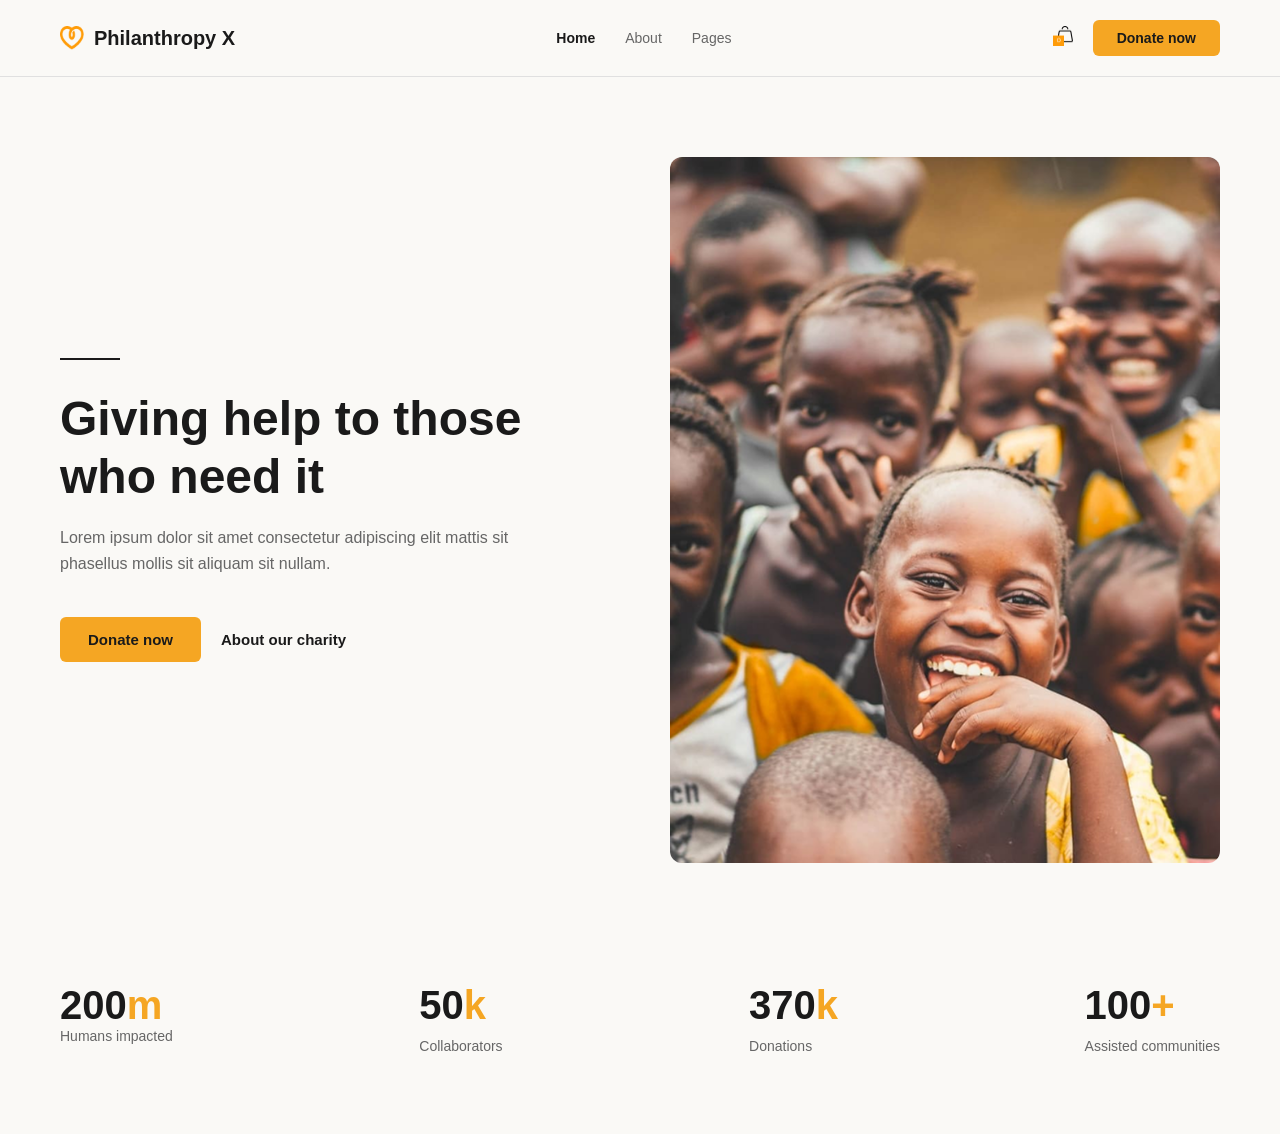
==== index .html @ dd644835 "rasmhoi header va section1-ro export kardam va ba papkai asosi guzoshtam" ====
<!DOCTYPE html>
<html lang="en">
<head>
    <meta charset="UTF-8">
    <meta name="viewport" content="width=device-width, initial-scale=1.0">
    <title>Document</title>
    <link rel="stylesheet" href="style.css">
</head>
<body>
   <header class="sarlavha">
  <div class="konteyner">
    <div class="logo_qism">
      <img src="./images/Vector.png" alt="Logo" class="logo_icon">
      <span class="logo_matn">Philanthropy X</span>
    </div>
    
    <nav class="menui_asosi">
      <a href="#" class="holati_faol">Home</a>
      <a href="#">About</a>
      <a href="#">Pages</a>
    </nav>

    <div class="tugmahoi_menyu">
      <a href="#" class="sabad_icon_link">
        <img src="./images/Frame (2).png" alt="Cart" class="sabad_icon">
      </a>
      <a href="#" class="tugmai_zarin">Donate now</a>
    </div>
  </div>
</header>

<section class="qismi_asosi">
  <div class="konteyner qismi_asosi_flex">
    <div class="matni_chap">
      <div class="khati_judokunanda"></div>
      <h1 class="unvoni_asosi">Giving help to those who need it</h1>
      <p class="matni_tavsifi">Lorem ipsum dolor sit amet consectetur adipiscing elit mattis sit phasellus mollis sit aliquam sit nullam.</p>
      
      <div class="tugmahoi_asosi">
        <a href="#" class="tugmai_zarinni">Donate now</a>
        <a href="#" class="tugmai_shaffof">About our charity</a>
      </div>
    </div>

    <div class="tasviri_rost">
      <img src="./images/IMAGE (33).png" alt="Children smiling" class="rasmi_asosi">
    </div>
  </div>
</section>

<section class="omori_umumi">
  <div class="konteyner omor_flex">
    <div class="niшondihanda">
      <h2 class="raqam">200<span class="harfi_zard">m</span></h2>
      <p class="nom">Humans impacted</p>
    </div>
    
    <div class="nishondihanda">
      <h2 class="raqam">50<span class="harfi_zard">k</span></h2>
      <p class="nom">Collaborators</p>
    </div>

    <div class="nishondihanda">
      <h2 class="raqam">370<span class="harfi_zard">k</span></h2>
      <p class="nom">Donations</p>
    </div>

    <div class="nishondihanda">
      <h2 class="raqam">100<span class="harfi_zard">+</span></h2>
      <p class="nom">Assisted communities</p>
    </div>
  </div>
</section>
  </div>
</footer>
</body>
</html>
---- style.css ----
* {
  margin: 0;
  padding: 0;
  box-sizing: border-box;
  font-family: 'Inter', sans-serif;
}

.konteyner {
  max-width: 1200px;
  margin: 0 auto;
  padding: 0 20px;
}

.sarlavha {
  padding: 20px 0;
  background-color: #faf9f6;
  border-bottom: 1px solid #e0e0e0;
}

.sarlavha .konteyner {
  display: flex;
  justify-content: space-between;
  align-items: center;
}

.logo_qism {
  display: flex;
  align-items: center;
  gap: 10px;
}

.logo_icon {
  width: 24px;
  height: 24px;
}

.logo_matn {
  font-weight: 700;
  font-size: 20px;
  color: #1a1a1a;
}

.menui_asosi {
  display: flex;
  gap: 30px;
}

.menui_asosi a {
  text-decoration: none;
  color: #666;
  font-size: 14px;
  font-weight: 500;
}

.menui_asosi a.holati_faol {
  color: #1a1a1a;
  font-weight: 600;
}

.tugmahoi_menyu {
  display: flex;
  align-items: center;
  gap: 20px;
}

.sabad_icon {
  width: 20px;
  height: 20px;
}

.tugmai_zarin {
  background-color: #f5a623;
  color: #1a1a1a;
  padding: 10px 24px;
  text-decoration: none;
  border-radius: 6px;
  font-size: 14px;
  font-weight: 600;
}

.qismi_asosi {
  background-color: #faf9f6;
  padding: 80px 0;
}

.qismi_asosi_flex {
  display: flex;
  justify-content: space-between;
  align-items: center;
  gap: 50px;
}

.matni_chap {
  flex: 1;
  max-width: 500px;
}

.khati_judokunanda {
  width: 60px;
  height: 2px;
  background-color: #1a1a1a;
  margin-bottom: 30px;
}

.unvoni_asosi {
  font-size: 48px;
  font-weight: 700;
  color: #1a1a1a;
  line-height: 1.2;
  margin-bottom: 20px;
}

.matni_tavsifi {
  font-size: 16px;
  color: #666;
  line-height: 1.6;
  margin-bottom: 40px;
}

.tugmahoi_asosi {
  display: flex;
  align-items: center;
  gap: 20px;
}

.tugmai_zarinni {
  background-color: #f5a623;
  color: #1a1a1a;
  padding: 14px 28px;
  text-decoration: none;
  border-radius: 6px;
  font-size: 15px;
  font-weight: 600;
}

.tugmai_shaffof {
  color: #1a1a1a;
  text-decoration: none;
  font-size: 15px;
  font-weight: 600;
}

.tasviri_rost {
  flex: 1;
  display: flex;
  justify-content: flex-end;
}

.rasmi_asosi {
  width: 100%;
  max-width: 550px;
  height: auto;
  border-radius: 12px;
  object-fit: cover;
}

.omori_umumi {
  background-color: #faf9f6;
  padding: 40px 0 80px 0;
}

.omor_flex {
  display: flex;
  justify-content: space-between;
  flex-wrap: wrap;
  gap: 20px;
}

.nishondihanda {
  display: flex;
  flex-direction: column;
  gap: 10px;
}

.raqam {
  font-size: 40px;
  font-weight: 800;
  color: #1a1a1a;
}

.harfi_zard {
  color: #f5a623;
}

.nom {
  font-size: 14px;
  color: #666;
}
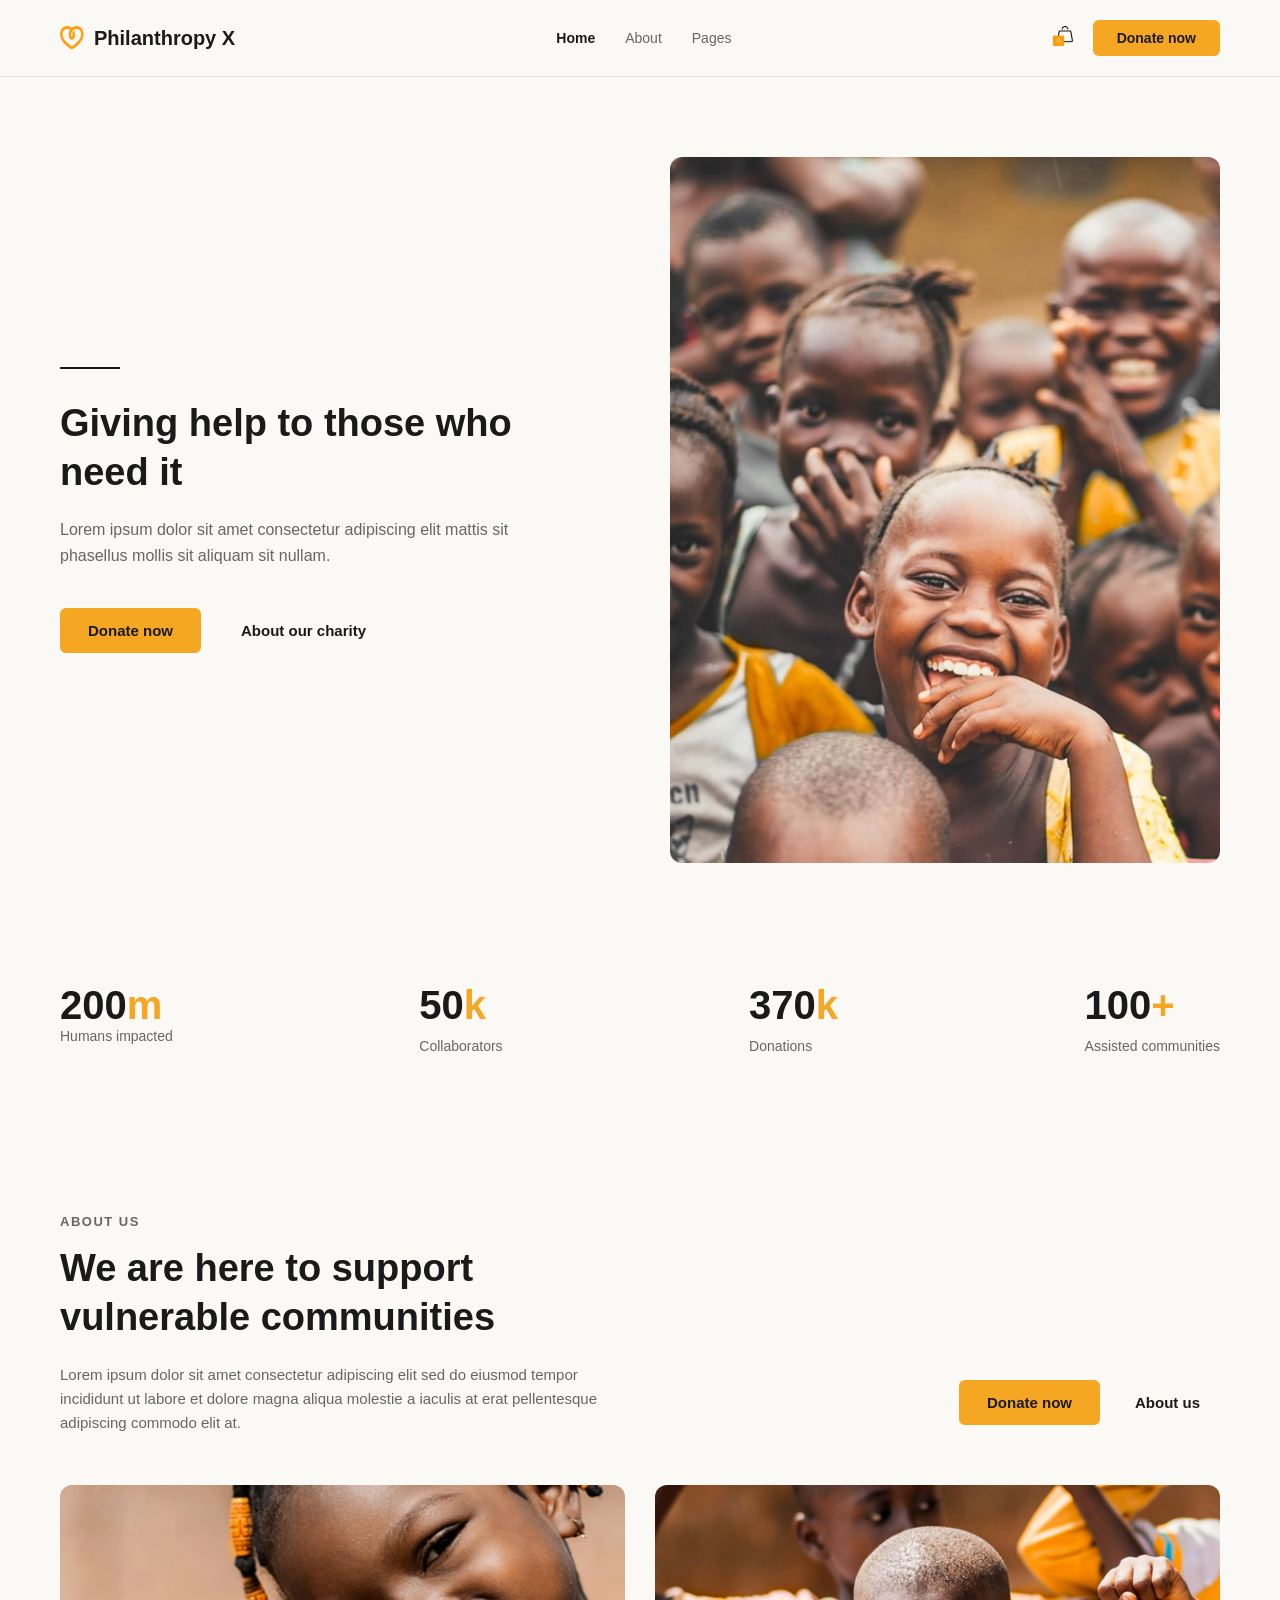
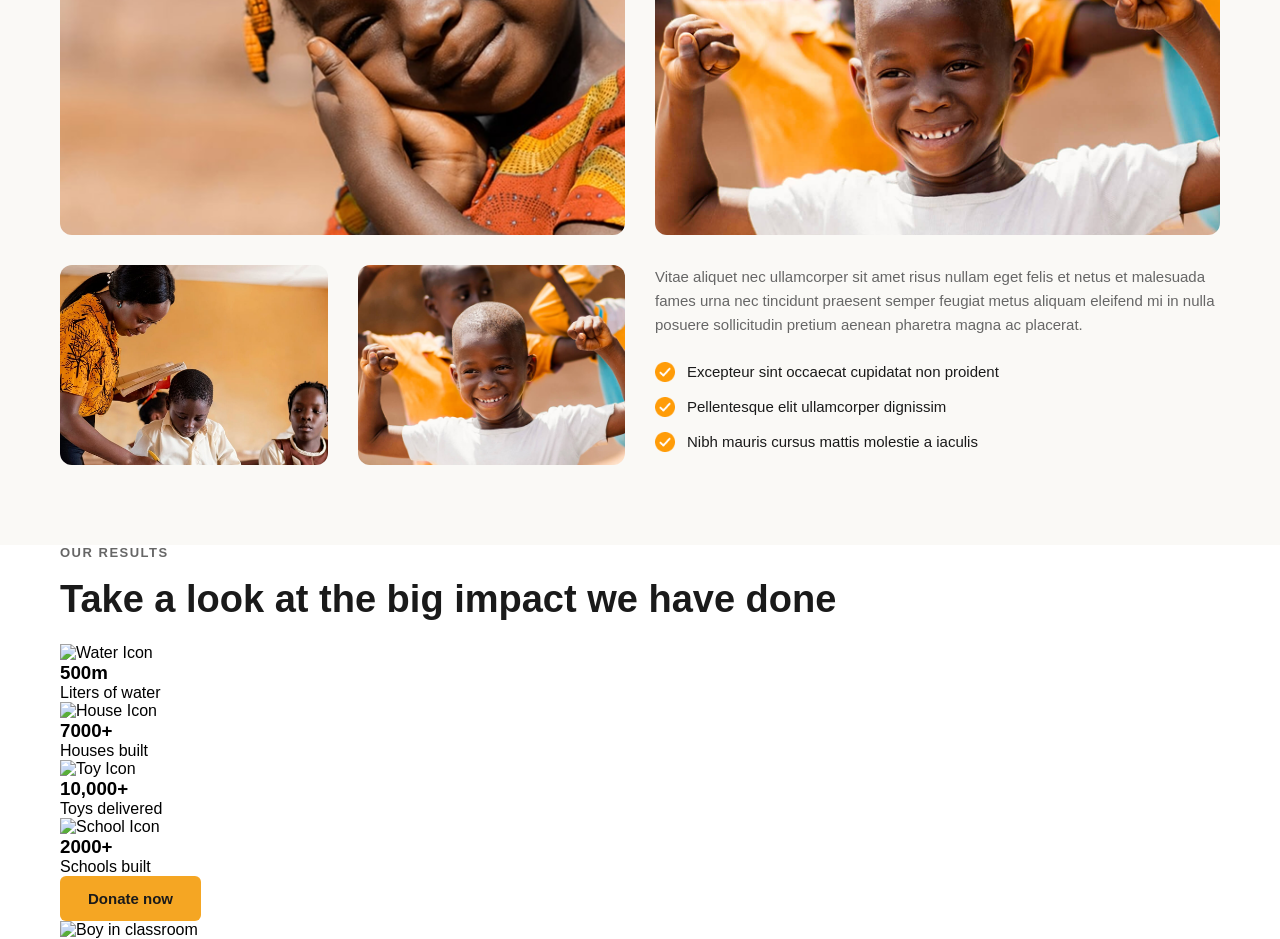
==== commit 44d5623c: "section 2-ro ilova namudam" ====
--- a/index .html
+++ b/index .html
@@ -71,7 +71,107 @@
     </div>
   </div>
 </section>
+  <section class="qismi_darborai_mo">
+  <div class="konteyner">
+    
+    <div class="sarlavhai_darborai_mo">
+      <div class="matni_darborai_mo">
+        <span class="sarlavhai_khurd">ABOUT US</span>
+        <h2 class="unvoni_asosi">We are here to support vulnerable communities</h2>
+        <p class="tavsifi_asosi">Lorem ipsum dolor sit amet consectetur adipiscing elit sed do eiusmod tempor incididunt ut labore et dolore magna aliqua molestie a iaculis at erat pellentesque adipiscing commodo elit at.</p>
+      </div>
+      <div class="tugmahoi_darborai_mo">
+        <a href="#" class="tugmai_zarinni">Donate now</a>
+        <a href="#" class="tugmai_shaffof">About us</a>
+      </div>
+    </div>
+
+    <div class="shabakai_tasvirho">
+      
+      <div class="sutuni_chap">
+        <img src="./images/IMAGE (34).png" alt="Smiling girl" class="rasmi_kalon_chap">
+        <div class="rasmhoi_khurd">
+          <img src="./images/IMAGE (36).png" alt="Woman helping" class="rasmi_khurd">
+          <img src="./images/IMAGE (37).png" alt="Kids studying" class="rasmi_khurd">
+        </div>
+      </div>
+
+      <div class="sutuni_rost">
+        <img src="./images/IMAGE (37).png" alt="Happy boy" class="rasmi_kalon_rost">
+        <div class="matni_tah_rasm">
+          <p class="tavsifi_hurdi">Vitae aliquet nec ullamcorper sit amet risus nullam eget felis et netus et malesuada fames urna nec tincidunt praesent semper feugiat metus aliquam eleifend mi in nulla posuere sollicitudin pretium aenean pharetra magna ac placerat.</p>
+          
+          <ul class="fehrasti_alomat">
+            <li>
+              <img src="./images/IMAGE (45).png" alt="Check" class="icon_check">
+              <span>Excepteur sint occaecat cupidatat non proident</span>
+            </li>
+            <li>
+              <img src="./images/IMAGE (45).png" alt="Check" class="icon_check">
+              <span>Pellentesque elit ullamcorper dignissim</span>
+            </li>
+            <li>
+              <img src="./images/IMAGE (45).png" alt="Check" class="icon_check">
+              <span>Nibh mauris cursus mattis molestie a iaculis</span>
+            </li>
+          </ul>
+        </div>
+      </div>
+
+    </div>
+
   </div>
-</footer>
+</section>
+    <section class="natijahoi_komkori">
+  <div class="konteyner natijaho_flex">
+    
+    <div class="qismi_matin">
+      <span class="sarlavhai_khurd">OUR RESULTS</span>
+      <h2 class="unvoni_asosi">Take a look at the big impact we have done</h2>
+      
+      <div class="shabakai_raqamho">
+        <div class="karti_raqam">
+          <img src="YOUR-ICON-WATER.png" alt="Water Icon" class="icon_raqam">
+          <div class="matni_raqam">
+            <h3 class="raqami_asosi">500m</h3>
+            <p class="tavsifi_raqam">Liters of water</p>
+          </div>
+        </div>
+
+        <div class="karti_raqam">
+          <img src="YOUR-ICON-HOUSE.png" alt="House Icon" class="icon_raqam">
+          <div class="matni_raqam">
+            <h3 class="raqami_asosi">7000+</h3>
+            <p class="tavsifi_raqam">Houses built</p>
+          </div>
+        </div>
+
+        <div class="karti_raqam">
+          <img src="YOUR-ICON-TOY.png" alt="Toy Icon" class="icon_raqam">
+          <div class="matni_raqam">
+            <h3 class="raqami_asosi">10,000+</h3>
+            <p class="tavsifi_raqam">Toys delivered</p>
+          </div>
+        </div>
+
+        <div class="karti_raqam">
+          <img src="YOUR-ICON-SCHOOL.png" alt="School Icon" class="icon_raqam">
+          <div class="matni_raqam">
+            <h3 class="raqami_asosi">2000+</h3>
+            <p class="tavsifi_raqam">Schools built</p>
+          </div>
+        </div>
+      </div>
+
+      <a href="#" class="tugmai_zarinni">Donate now</a>
+    </div>
+
+    <div class="qismi_rasm">
+      <img src="YOUR-IMAGE-BOY.jpg" alt="Boy in classroom" class="rasmi_natija">
+    </div>
+
+  </div>
+</section>
+
 </body>
 </html>
--- a/style.css
+++ b/style.css
@@ -185,4 +185,153 @@
 .nom {
   font-size: 14px;
   color: #666;
+}
+.qismi_darborai_mo {
+  background-color: #faf9f6;
+  padding: 80px 0;
+}
+
+.sarlavhai_darborai_mo {
+  display: flex;
+  justify-content: space-between;
+  align-items: flex-end;
+  margin-bottom: 50px;
+  gap: 40px;
+}
+
+.matni_darborai_mo {
+  max-width: 550px;
+}
+
+.sarlavhai_khurd {
+  display: block;
+  font-size: 13px;
+  font-weight: 600;
+  color: #666;
+  letter-spacing: 1.5px;
+  text-transform: uppercase;
+  margin-bottom: 15px;
+}
+
+.unvoni_asosi {
+  font-size: 38px;
+  font-weight: 700;
+  color: #1a1a1a;
+  line-height: 1.3;
+  margin-bottom: 20px;
+}
+
+.tavsifi_asosi {
+  font-size: 15px;
+  color: #666;
+  line-height: 1.6;
+}
+
+.tugmahoi_darborai_mo {
+  display: flex;
+  align-items: center;
+  gap: 15px;
+  margin-bottom: 10px;
+}
+
+.tugmai_zarinni {
+  display: inline-block;
+  background-color: #f5a623;
+  color: #1a1a1a;
+  padding: 14px 28px;
+  text-decoration: none;
+  border-radius: 6px;
+  font-size: 15px;
+  font-weight: 600;
+  white-space: nowrap;
+}
+
+.tugmai_shaffof {
+  color: #1a1a1a;
+  text-decoration: none;
+  font-size: 15px;
+  font-weight: 600;
+  padding: 14px 20px;
+  white-space: nowrap;
+}
+
+.shabakai_tasvirho {
+  display: grid;
+  grid-template-columns: 1fr 1fr;
+  gap: 30px;
+}
+
+.sutuni_chap {
+  display: flex;
+  flex-direction: column;
+  gap: 30px;
+}
+
+.rasmi_kalon_chap {
+  width: 100%;
+  height: 350px;
+  object-fit: cover;
+  border-radius: 12px;
+}
+
+.rasmhoi_khurd {
+  display: grid;
+  grid-template-columns: 1fr 1fr;
+  gap: 30px;
+}
+
+.rasmi_khurd {
+  width: 100%;
+  height: 200px;
+  object-fit: cover;
+  border-radius: 12px;
+}
+
+.sutuni_rost {
+  display: flex;
+  flex-direction: column;
+  gap: 30px;
+}
+
+.rasmi_kalon_rost {
+  width: 100%;
+  height: 350px;
+  object-fit: cover;
+  border-radius: 12px;
+}
+
+.matni_tah_rasm {
+  display: flex;
+  flex-direction: column;
+  gap: 25px;
+}
+
+.tavsifi_hurdi {
+  font-size: 15px;
+  color: #666;
+  line-height: 1.6;
+}
+
+.fehrasti_alomat {
+  list-style: none;
+  padding: 0;
+  margin: 0;
+  display: flex;
+  flex-direction: column;
+  gap: 15px;
+}
+
+.fehrasti_alomat li {
+  display: flex;
+  align-items: center;
+  gap: 12px;
+  font-size: 15px;
+  color: #1a1a1a;
+  font-weight: 500;
+}
+
+.icon_check {
+  width: 20px;
+  height: 20px;
+  object-fit: contain;
 }
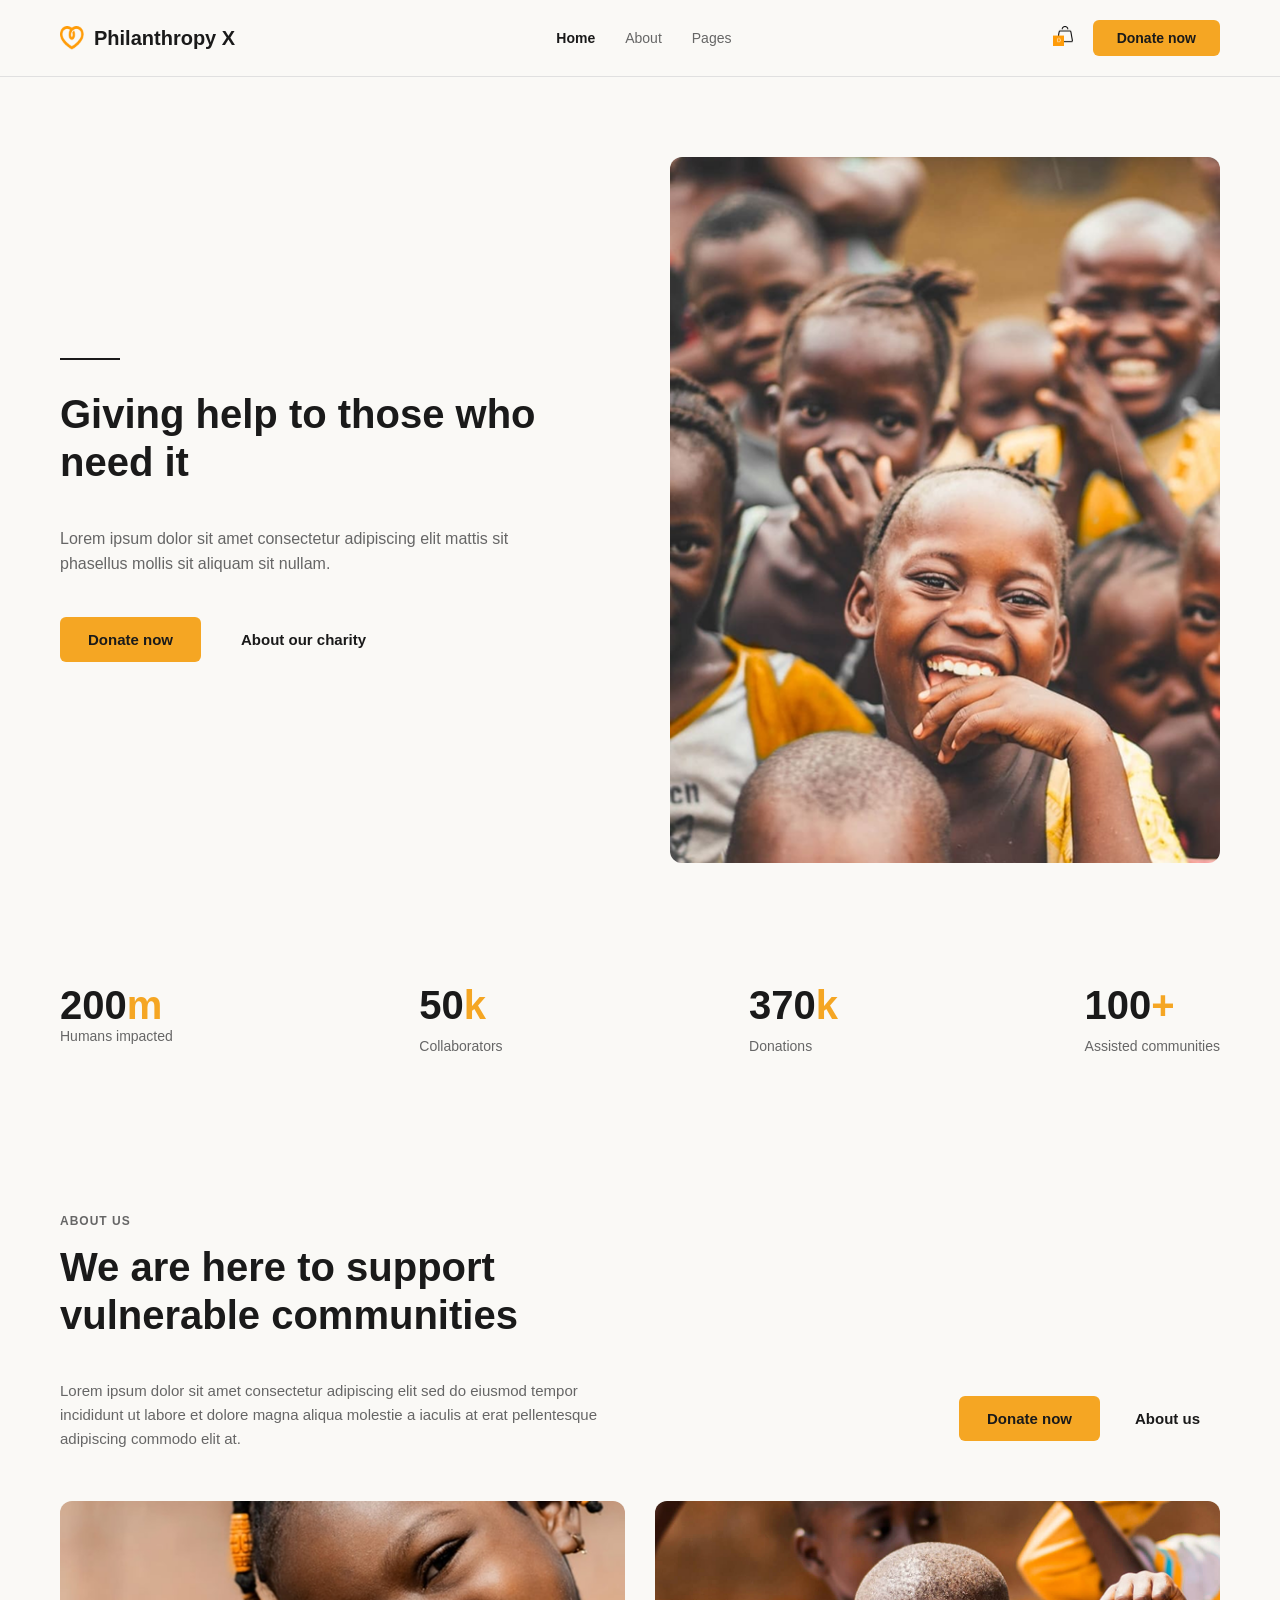
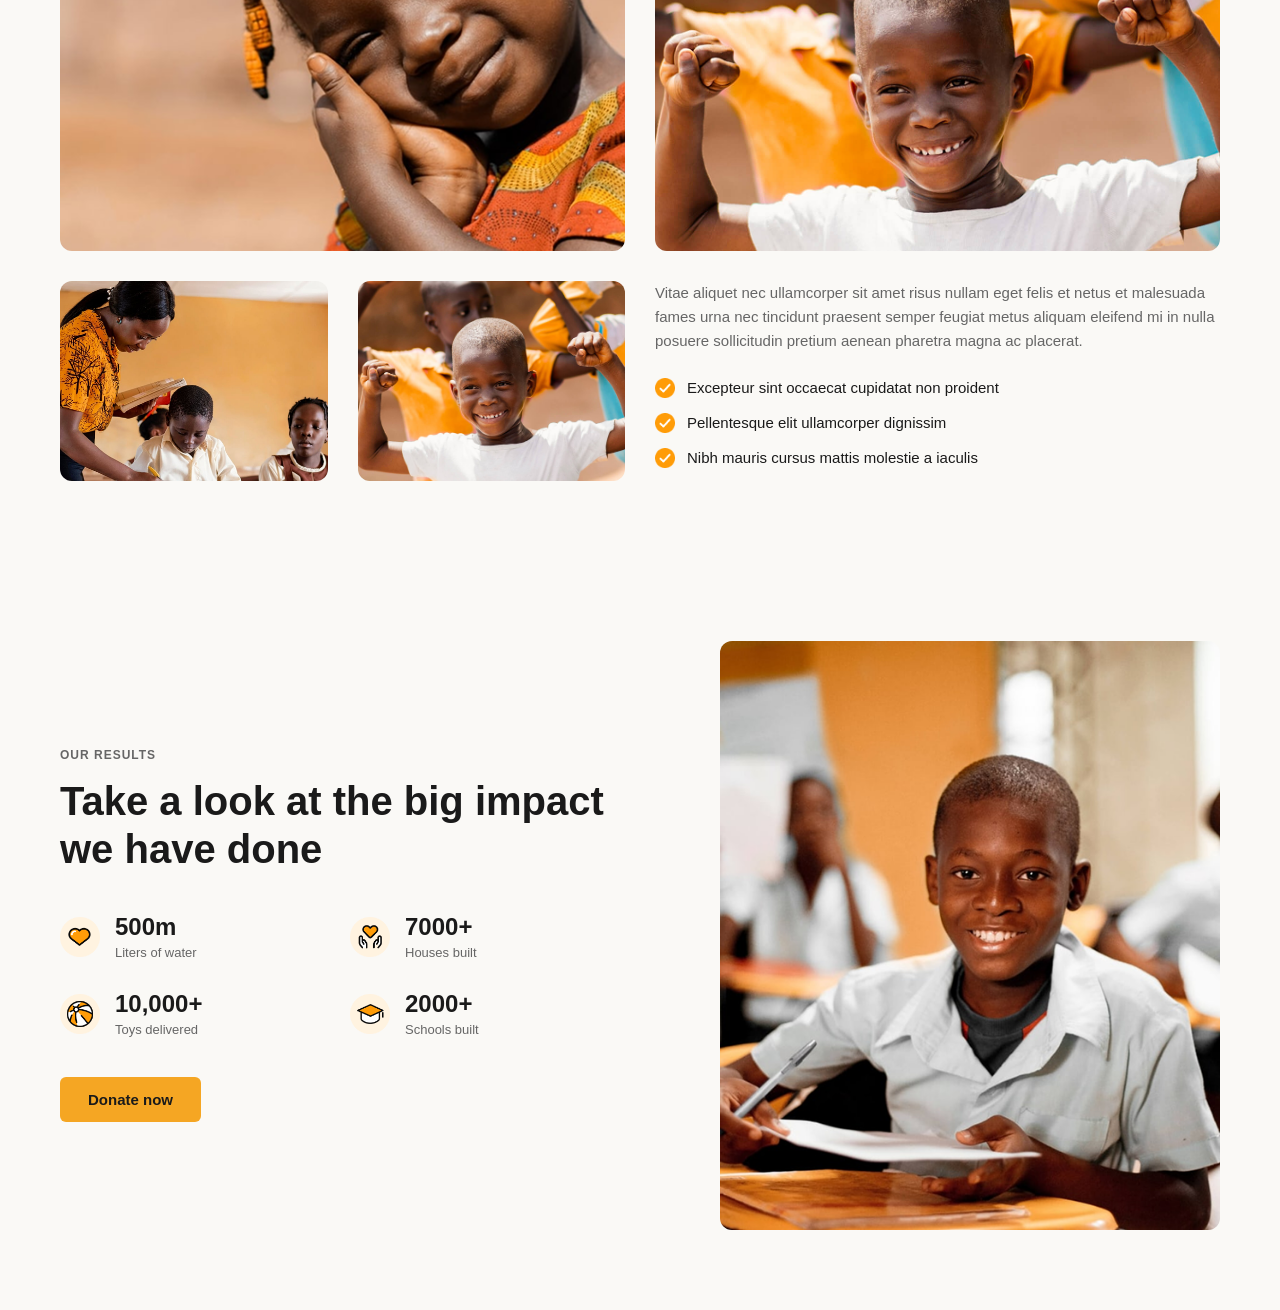
==== commit 5c502fcd: "section 3-ro ilova namudam" ====
--- a/index .html
+++ b/index .html
@@ -131,7 +131,7 @@
       
       <div class="shabakai_raqamho">
         <div class="karti_raqam">
-          <img src="YOUR-ICON-WATER.png" alt="Water Icon" class="icon_raqam">
+          <img src="./images/IMAGE (41).png" alt="Water Icon" class="icon_raqam">
           <div class="matni_raqam">
             <h3 class="raqami_asosi">500m</h3>
             <p class="tavsifi_raqam">Liters of water</p>
@@ -139,7 +139,7 @@
         </div>
 
         <div class="karti_raqam">
-          <img src="YOUR-ICON-HOUSE.png" alt="House Icon" class="icon_raqam">
+          <img src="./images/IMAGE (43).png" alt="House Icon" class="icon_raqam">
           <div class="matni_raqam">
             <h3 class="raqami_asosi">7000+</h3>
             <p class="tavsifi_raqam">Houses built</p>
@@ -147,7 +147,7 @@
         </div>
 
         <div class="karti_raqam">
-          <img src="YOUR-ICON-TOY.png" alt="Toy Icon" class="icon_raqam">
+          <img src="./images/IMAGE (42).png" alt="Toy Icon" class="icon_raqam">
           <div class="matni_raqam">
             <h3 class="raqami_asosi">10,000+</h3>
             <p class="tavsifi_raqam">Toys delivered</p>
@@ -155,7 +155,7 @@
         </div>
 
         <div class="karti_raqam">
-          <img src="YOUR-ICON-SCHOOL.png" alt="School Icon" class="icon_raqam">
+          <img src="./images/IMAGE (44).png" alt="School Icon" class="icon_raqam">
           <div class="matni_raqam">
             <h3 class="raqami_asosi">2000+</h3>
             <p class="tavsifi_raqam">Schools built</p>
@@ -167,7 +167,7 @@
     </div>
 
     <div class="qismi_rasm">
-      <img src="YOUR-IMAGE-BOY.jpg" alt="Boy in classroom" class="rasmi_natija">
+      <img src="./images/IMAGE (46).png" alt="Boy in classroom" class="rasmi_natija">
     </div>
 
   </div>
--- a/style.css
+++ b/style.css
@@ -334,4 +334,101 @@
   width: 20px;
   height: 20px;
   object-fit: contain;
+}
+.natijahoi_komkori {
+  background-color: #faf9f6;
+  padding: 80px 0;
+}
+
+.natijaho_flex {
+  display: flex;
+  justify-content: space-between;
+  align-items: center;
+  gap: 60px;
+}
+
+.qismi_matin {
+  flex: 1;
+  max-width: 550px;
+}
+
+.sarlavhai_khurd {
+  display: block;
+  font-size: 12px;
+  font-weight: 600;
+  color: #666;
+  letter-spacing: 1px;
+  text-transform: uppercase;
+  margin-bottom: 15px;
+}
+
+.unvoni_asosi {
+  font-size: 40px;
+  font-weight: 700;
+  color: #1a1a1a;
+  line-height: 1.2;
+  margin-bottom: 40px;
+}
+
+.shabakai_raqamho {
+  display: grid;
+  grid-template-columns: 1fr 1fr;
+  gap: 30px;
+  margin-bottom: 40px;
+}
+
+.karti_raqam {
+  display: flex;
+  align-items: center;
+  gap: 15px;
+}
+
+.icon_raqam {
+  width: 40px;
+  height: 40px;
+  object-fit: contain;
+}
+
+.matni_raqam {
+  display: flex;
+  flex-direction: column;
+  gap: 4px;
+}
+
+.raqami_asosi {
+  font-size: 24px;
+  font-weight: 700;
+  color: #1a1a1a;
+  margin: 0;
+}
+
+.tavsifi_raqam {
+  font-size: 13px;
+  color: #666;
+  margin: 0;
+}
+
+.tugmai_zarinni {
+  display: inline-block;
+  background-color: #f5a623;
+  color: #1a1a1a;
+  padding: 14px 28px;
+  text-decoration: none;
+  border-radius: 6px;
+  font-size: 15px;
+  font-weight: 600;
+}
+
+.qismi_rasm {
+  flex: 1;
+  display: flex;
+  justify-content: flex-end;
+}
+
+.rasmi_natija {
+  width: 100%;
+  max-width: 500px;
+  height: auto;
+  border-radius: 12px;
+  object-fit: cover;
 }
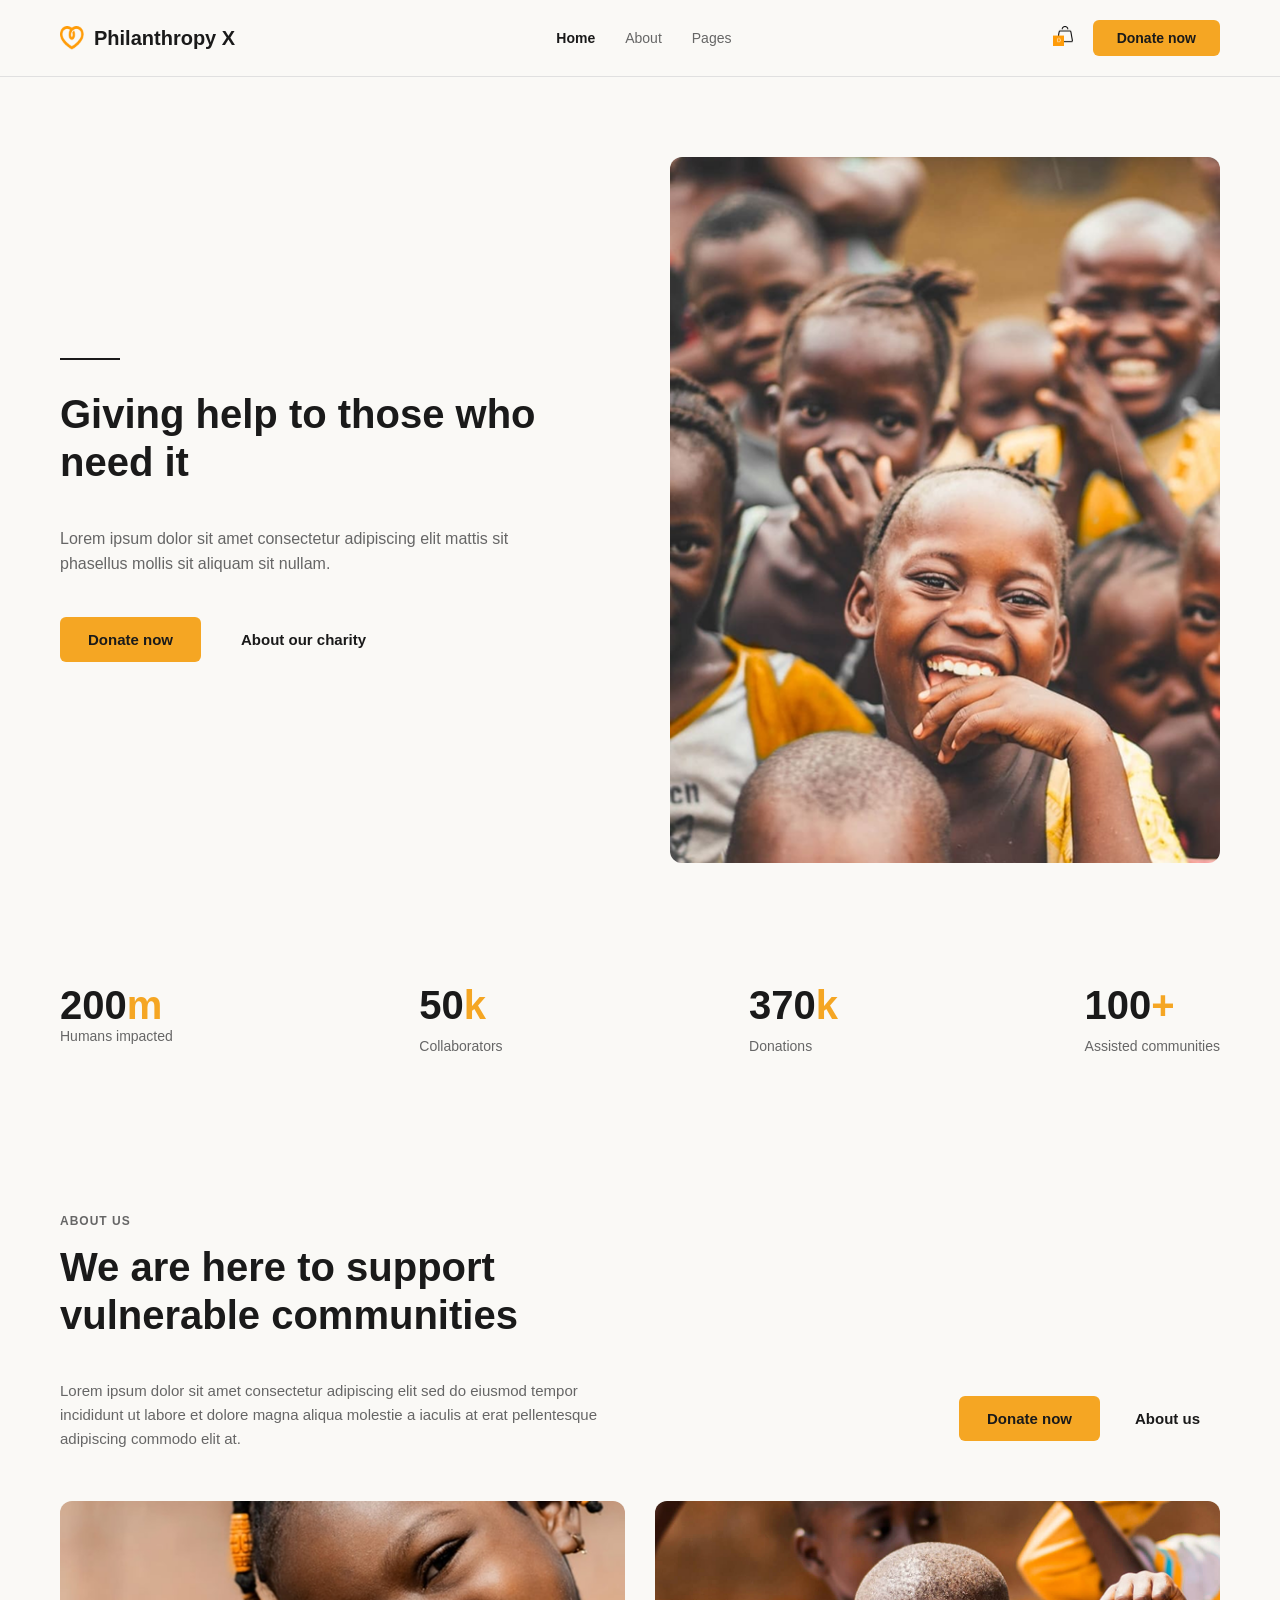
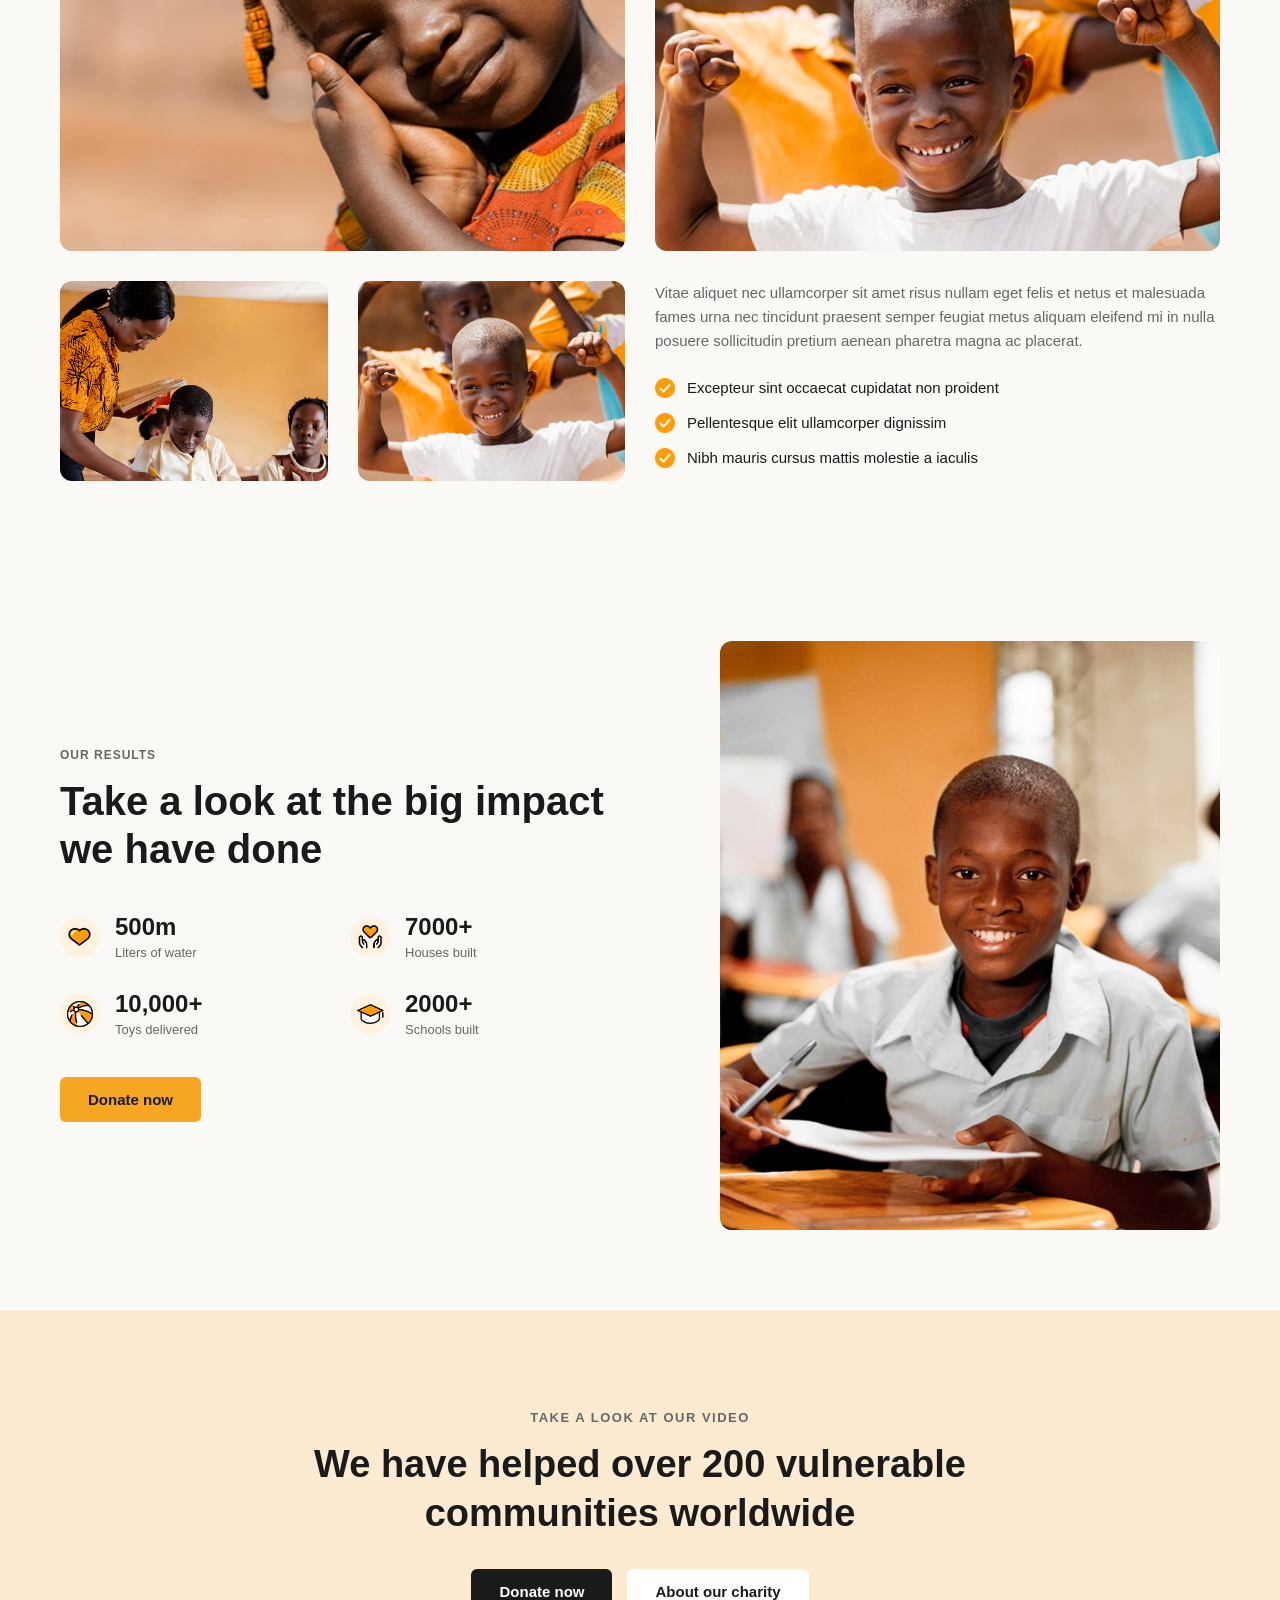
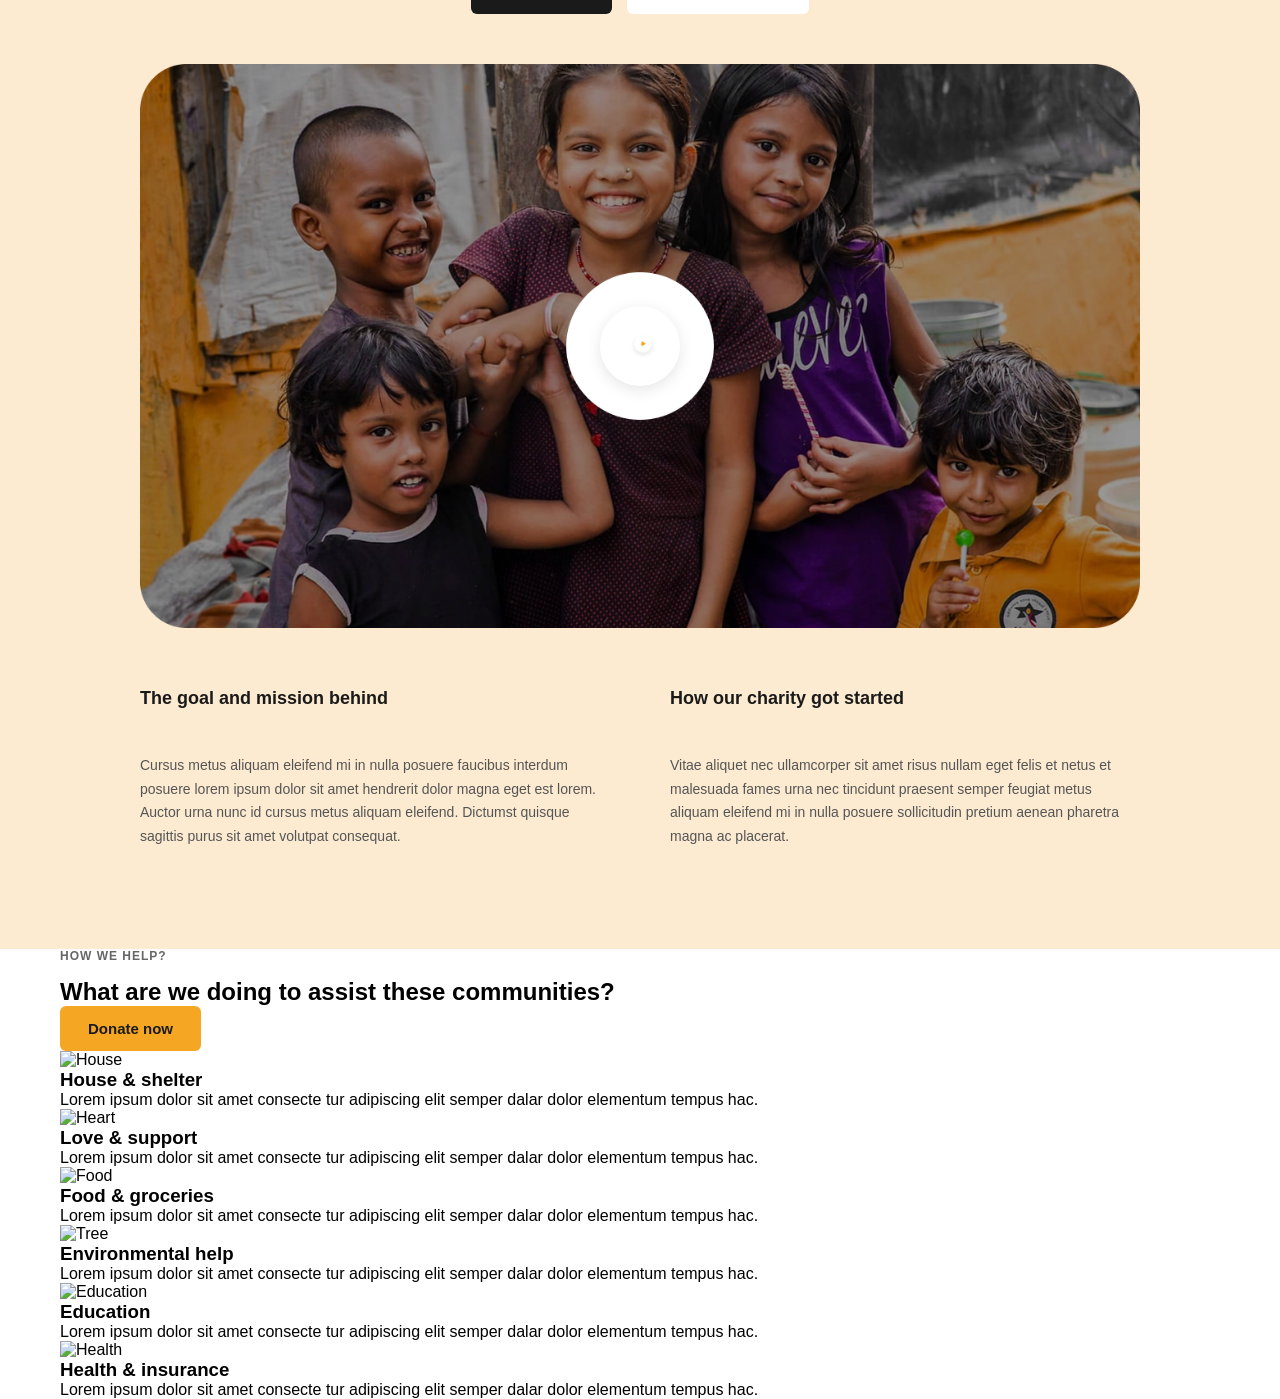
==== commit f4d2ed14: "section 4-ro ilova namudam" ====
--- a/index .html
+++ b/index .html
@@ -172,6 +172,105 @@
 
   </div>
 </section>
+<section class="qismi_video">
+  <div class="konteyner">
+    
+    <div class="sarlavhai_markazi">
+      <span class="matni_khurd">TAKE A LOOK AT OUR VIDEO</span>
+      <h2 class="unvoni_asosi_video">We have helped over 200 vulnerable communities worldwide</h2>
+      
+      <div class="tugmahoi_video">
+        <a href="#" class="tugmai_siyoh">Donate now</a>
+        <a href="#" class="tugmai_safed">About our charity</a>
+      </div>
+    </div>
+
+    <div class="bloki_video">
+      <img src="./images/Frame (3).png" alt="Video Cover" class="rasmi_kaloni_video">
+      <a href="#" class="tugmai_bozi">
+        <img src="./images/IMAGE (47).png" alt="Play" class="icon_bozi">
+      </a>
+    </div>
+
+    <div class="matni_du_sutuna">
+      <div class="sutuni_chap">
+        <h3 class="unvoni_sutun">The goal and mission behind</h3>
+        <p class="tavsifi_sutun">Cursus metus aliquam eleifend mi in nulla posuere faucibus interdum posuere lorem ipsum dolor sit amet hendrerit dolor magna eget est lorem. Auctor urna nunc id cursus metus aliquam eleifend. Dictumst quisque sagittis purus sit amet volutpat consequat.</p>
+      </div>
+      
+      <div class="sutuni_rost">
+        <h3 class="unvoni_sutun">How our charity got started</h3>
+        <p class="tavsifi_sutun">Vitae aliquet nec ullamcorper sit amet risus nullam eget felis et netus et malesuada fames urna nec tincidunt praesent semper feugiat metus aliquam eleifend mi in nulla posuere sollicitudin pretium aenean pharetra magna ac placerat.</p>
+      </div>
+    </div>
+
+  </div>
+</section>
+<section class="qismi_kumak">
+  <div class="konteyner">
+    
+    <div class="sarlavhai_qism">
+      <div class="matni_sarlavha">
+        <span class="sarlavhai_khurd">HOW WE HELP?</span>
+        <h2 class="unvoni_asosi_kumak">What are we doing to assist these communities?</h2>
+      </div>
+      <a href="#" class="tugmai_zarinni">Donate now</a>
+    </div>
+
+    <div class="shabakai_kartaho">
+      
+      <div class="karti_kumak">
+        <div class="davrai_icon">
+          <img src="YOUR-ICON-HOUSE.png" alt="House" class="icon_kumak">
+        </div>
+        <h3 class="unvoni_kart">House & shelter</h3>
+        <p class="tavsifi_kart">Lorem ipsum dolor sit amet consecte tur adipiscing elit semper dalar dolor elementum tempus hac.</p>
+      </div>
+
+      <div class="karti_kumak">
+        <div class="davrai_icon">
+          <img src="YOUR-ICON-HEART.png" alt="Heart" class="icon_kumak">
+        </div>
+        <h3 class="unvoni_kart">Love & support</h3>
+        <p class="tavsifi_kart">Lorem ipsum dolor sit amet consecte tur adipiscing elit semper dalar dolor elementum tempus hac.</p>
+      </div>
+
+      <div class="karti_kumak">
+        <div class="davrai_icon">
+          <img src="YOUR-ICON-FOOD.png" alt="Food" class="icon_kumak">
+        </div>
+        <h3 class="unvoni_kart">Food & groceries</h3>
+        <p class="tavsifi_kart">Lorem ipsum dolor sit amet consecte tur adipiscing elit semper dalar dolor elementum tempus hac.</p>
+      </div>
+
+      <div class="karti_kumak">
+        <div class="davrai_icon">
+          <img src="YOUR-ICON-TREE.png" alt="Tree" class="icon_kumak">
+        </div>
+        <h3 class="unvoni_kart">Environmental help</h3>
+        <p class="tavsifi_kart">Lorem ipsum dolor sit amet consecte tur adipiscing elit semper dalar dolor elementum tempus hac.</p>
+      </div>
+
+      <div class="karti_kumak">
+        <div class="davrai_icon">
+          <img src="YOUR-ICON-EDU.png" alt="Education" class="icon_kumak">
+        </div>
+        <h3 class="unvoni_kart">Education</h3>
+        <p class="tavsifi_kart">Lorem ipsum dolor sit amet consecte tur adipiscing elit semper dalar dolor elementum tempus hac.</p>
+      </div>
+
+      <div class="karti_kumak">
+        <div class="davrai_icon">
+          <img src="YOUR-ICON-MED.png" alt="Health" class="icon_kumak">
+        </div>
+        <h3 class="unvoni_kart">Health & insurance</h3>
+        <p class="tavsifi_kart">Lorem ipsum dolor sit amet consecte tur adipiscing elit semper dalar dolor elementum tempus hac.</p>
+      </div>
+
+    </div>
+
+  </div>
+</section>
 
 </body>
 </html>
--- a/style.css
+++ b/style.css
@@ -431,4 +431,131 @@
   height: auto;
   border-radius: 12px;
   object-fit: cover;
+}
+.qismi_video {
+  background-color: #fcebd1;
+  padding: 100px 0;
+}
+
+.sarlavhai_markazi {
+  display: flex;
+  flex-direction: column;
+  align-items: center;
+  text-align: center;
+  max-width: 800px;
+  margin: 0 auto 50px auto;
+}
+
+.matni_khurd {
+  font-size: 13px;
+  font-weight: 600;
+  color: #666;
+  letter-spacing: 1.5px;
+  text-transform: uppercase;
+  margin-bottom: 15px;
+}
+
+.unvoni_asosi_video {
+  font-size: 38px;
+  font-weight: 700;
+  color: #1a1a1a;
+  line-height: 1.3;
+  margin-bottom: 30px;
+}
+
+.tugmahoi_video {
+  display: flex;
+  gap: 15px;
+}
+
+.tugmai_siyoh,
+.tugmai_safed {
+  padding: 14px 28px;
+  text-decoration: none;
+  border-radius: 6px;
+  font-size: 15px;
+  font-weight: 600;
+  transition: opacity 0.3s ease;
+}
+
+.tugmai_siyoh {
+  background-color: #1a1a1a;
+  color: #ffffff;
+}
+
+.tugmai_safed {
+  background-color: #ffffff;
+  color: #1a1a1a;
+}
+
+.tugmai_siyoh:hover,
+.tugmai_safed:hover {
+  opacity: 0.8;
+}
+
+.bloki_video {
+  position: relative;
+  width: 100%;
+  max-width: 1000px;
+  margin: 0 auto 60px auto;
+}
+
+.rasmi_kaloni_video {
+  width: 100%;
+  height: auto;
+  border-radius: 20px;
+  display: block;
+  object-fit: cover;
+}
+
+.tugmai_bozi {
+  position: absolute;
+  top: 50%;
+  left: 50%;
+  transform: translate(-50%, -50%);
+  background-color: #ffffff;
+  width: 80px;
+  height: 80px;
+  border-radius: 50%;
+  display: flex;
+  justify-content: center;
+  align-items: center;
+  box-shadow: 0 4px 15px rgba(0, 0, 0, 0.1);
+  transition: transform 0.3s ease;
+}
+
+.tugmai_bozi:hover {
+  transform: translate(-50%, -50%) scale(1.1);
+}
+
+.icon_bozi {
+  width: 30px;
+  height: 30px;
+  margin-left: 5px;
+}
+
+.matni_du_sutuna {
+  display: flex;
+  justify-content: space-between;
+  gap: 60px;
+  max-width: 1000px;
+  margin: 0 auto;
+}
+
+.sutuni_chap,
+.sutuni_rost {
+  flex: 1;
+}
+
+.unvoni_sutun {
+  font-size: 18px;
+  font-weight: 700;
+  color: #1a1a1a;
+  margin-bottom: 15px;
+}
+
+.tavsifi_sutun {
+  font-size: 14px;
+  color: #555;
+  line-height: 1.7;
 }
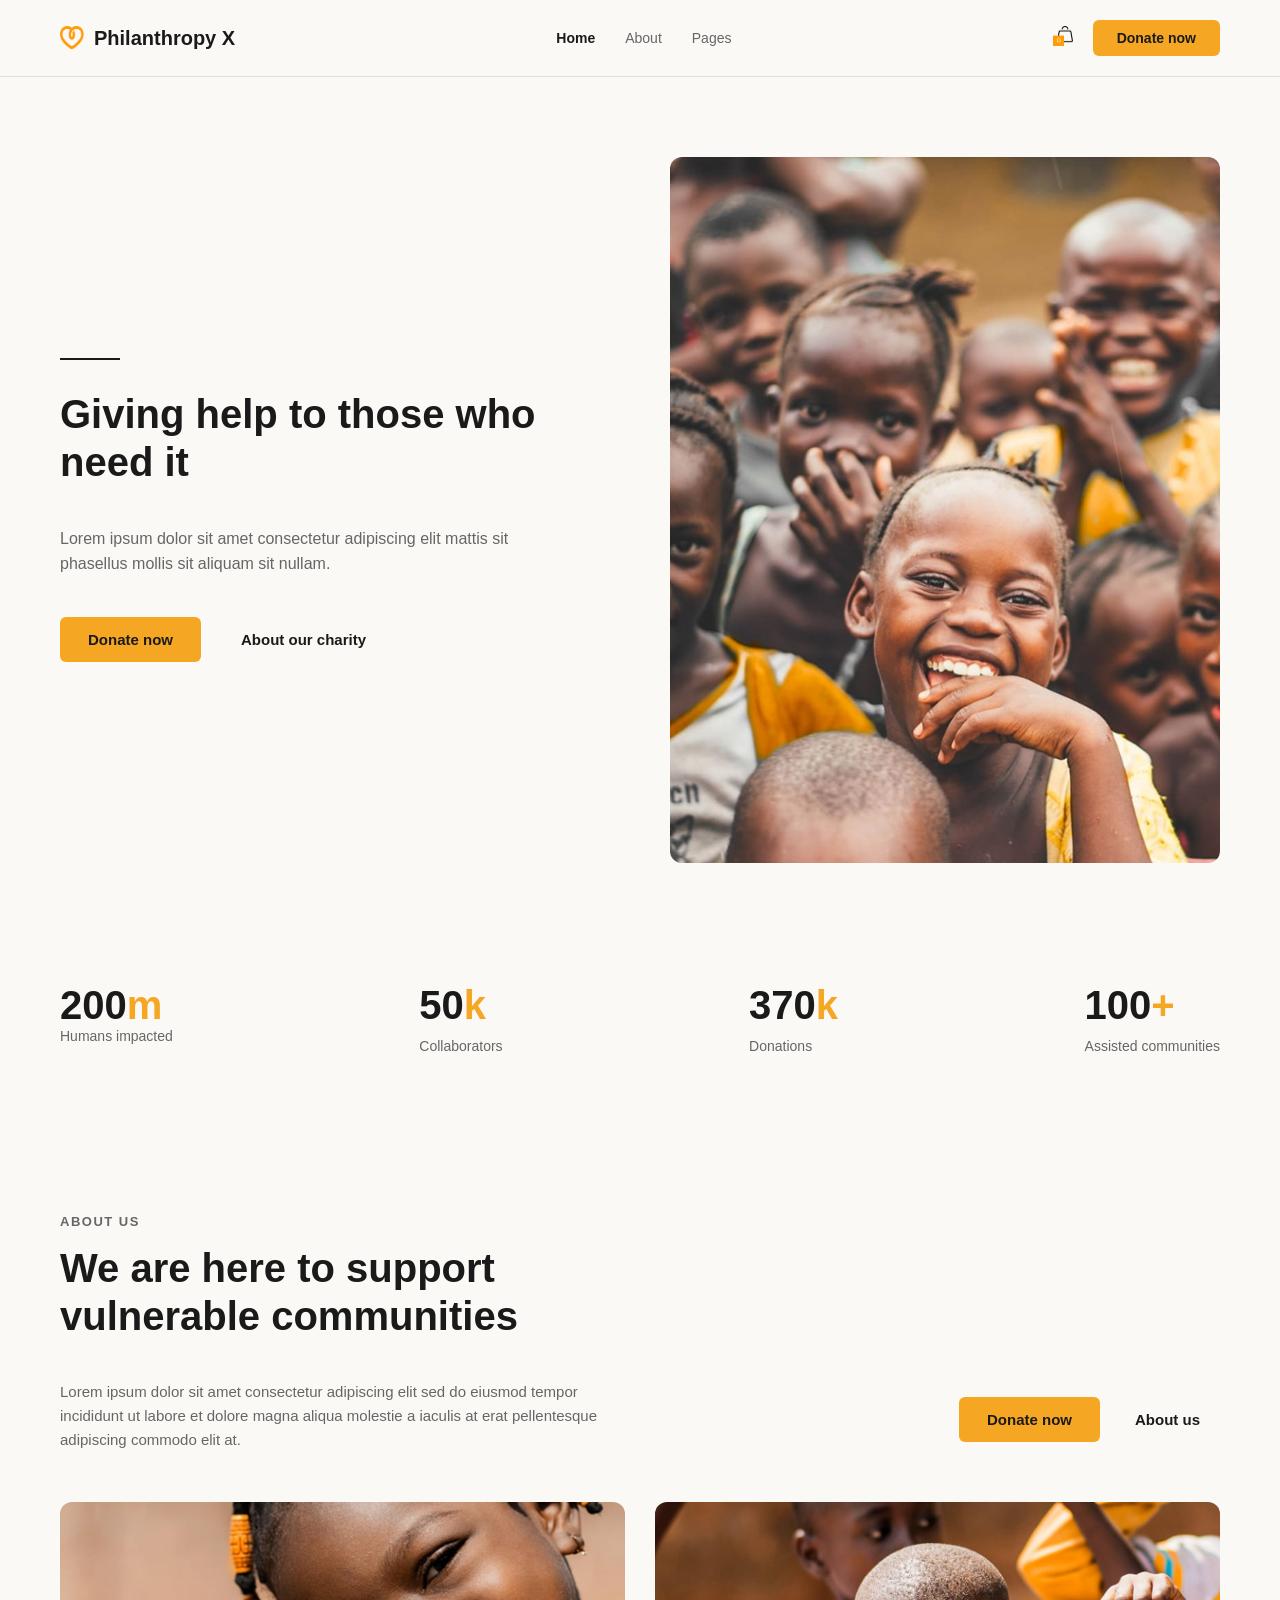
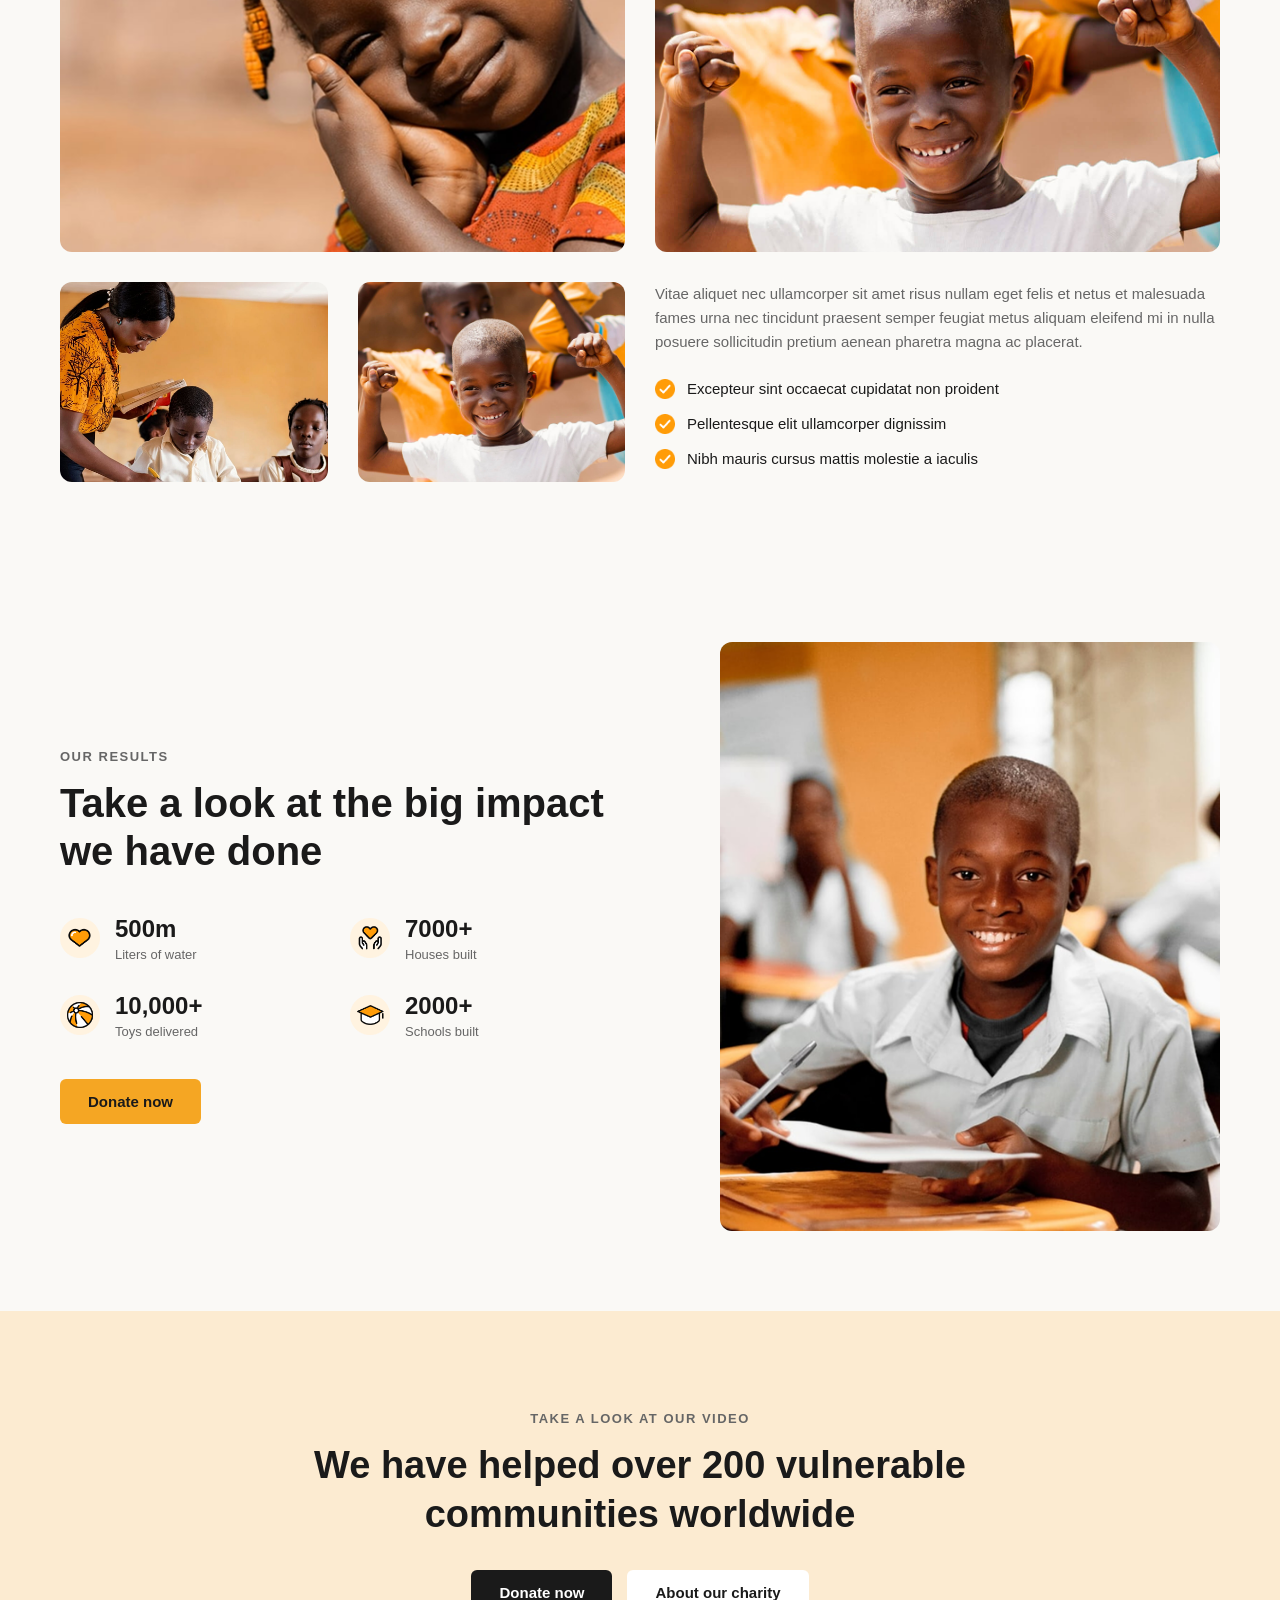
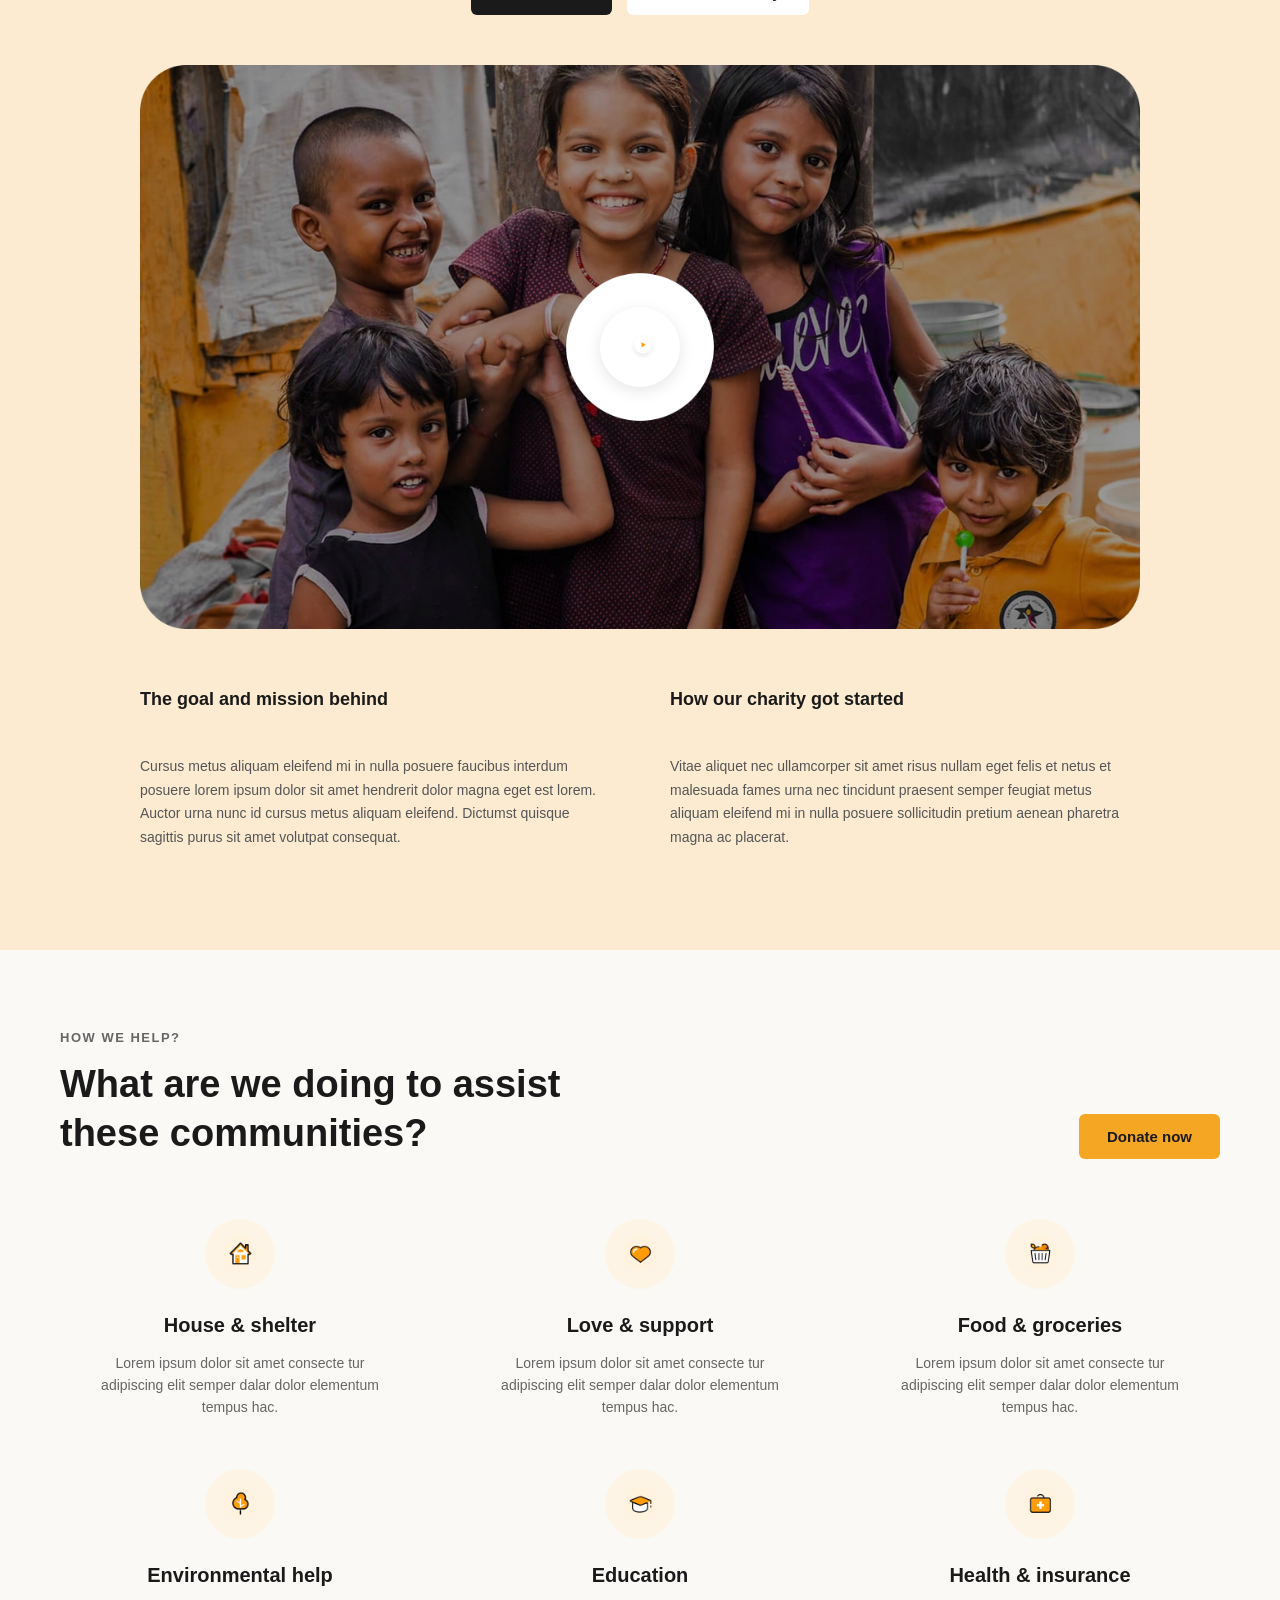
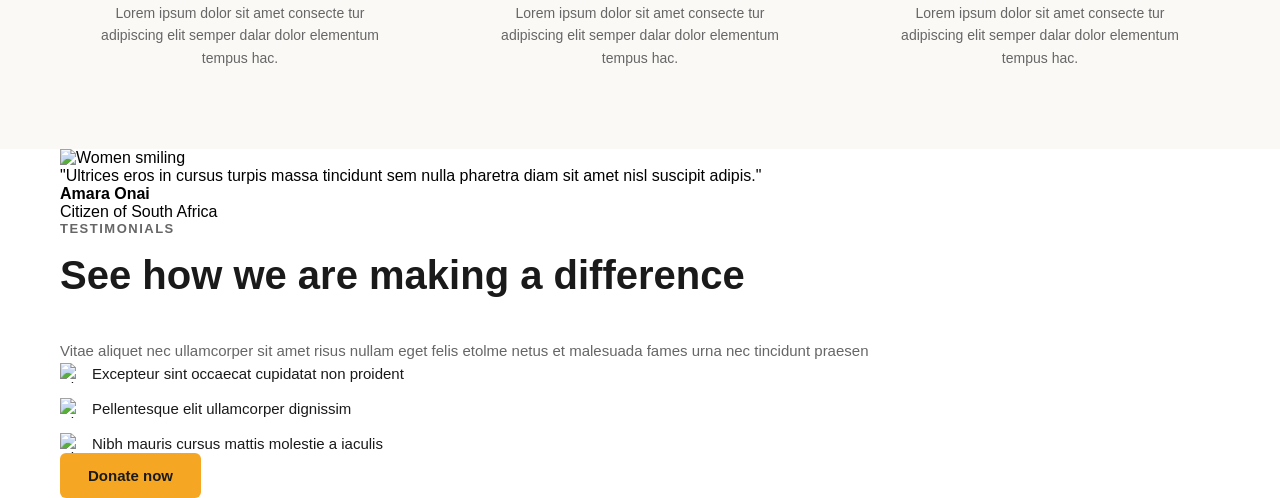
==== commit 1e9863d9: "section 5-ro ilova namidam" ====
--- a/index .html
+++ b/index .html
@@ -221,7 +221,7 @@
       
       <div class="karti_kumak">
         <div class="davrai_icon">
-          <img src="YOUR-ICON-HOUSE.png" alt="House" class="icon_kumak">
+          <img src="./images/IMAGE (48).png" alt="House" class="icon_kumak">
         </div>
         <h3 class="unvoni_kart">House & shelter</h3>
         <p class="tavsifi_kart">Lorem ipsum dolor sit amet consecte tur adipiscing elit semper dalar dolor elementum tempus hac.</p>
@@ -229,7 +229,7 @@
 
       <div class="karti_kumak">
         <div class="davrai_icon">
-          <img src="YOUR-ICON-HEART.png" alt="Heart" class="icon_kumak">
+          <img src="./images/IMAGE (49).png" alt="Heart" class="icon_kumak">
         </div>
         <h3 class="unvoni_kart">Love & support</h3>
         <p class="tavsifi_kart">Lorem ipsum dolor sit amet consecte tur adipiscing elit semper dalar dolor elementum tempus hac.</p>
@@ -237,7 +237,7 @@
 
       <div class="karti_kumak">
         <div class="davrai_icon">
-          <img src="YOUR-ICON-FOOD.png" alt="Food" class="icon_kumak">
+          <img src="./images/IMAGE (50).png" alt="Food" class="icon_kumak">
         </div>
         <h3 class="unvoni_kart">Food & groceries</h3>
         <p class="tavsifi_kart">Lorem ipsum dolor sit amet consecte tur adipiscing elit semper dalar dolor elementum tempus hac.</p>
@@ -245,7 +245,7 @@
 
       <div class="karti_kumak">
         <div class="davrai_icon">
-          <img src="YOUR-ICON-TREE.png" alt="Tree" class="icon_kumak">
+          <img src="./images/IMAGE (51).png" alt="Tree" class="icon_kumak">
         </div>
         <h3 class="unvoni_kart">Environmental help</h3>
         <p class="tavsifi_kart">Lorem ipsum dolor sit amet consecte tur adipiscing elit semper dalar dolor elementum tempus hac.</p>
@@ -253,7 +253,7 @@
 
       <div class="karti_kumak">
         <div class="davrai_icon">
-          <img src="YOUR-ICON-EDU.png" alt="Education" class="icon_kumak">
+          <img src="./images/IMAGE (52).png" alt="Education" class="icon_kumak">
         </div>
         <h3 class="unvoni_kart">Education</h3>
         <p class="tavsifi_kart">Lorem ipsum dolor sit amet consecte tur adipiscing elit semper dalar dolor elementum tempus hac.</p>
@@ -261,12 +261,50 @@
 
       <div class="karti_kumak">
         <div class="davrai_icon">
-          <img src="YOUR-ICON-MED.png" alt="Health" class="icon_kumak">
+          <img src="./images/IMAGE (53).png" alt="Health" class="icon_kumak">
         </div>
         <h3 class="unvoni_kart">Health & insurance</h3>
         <p class="tavsifi_kart">Lorem ipsum dolor sit amet consecte tur adipiscing elit semper dalar dolor elementum tempus hac.</p>
       </div>
 
+    </div>
+
+  </div>
+</section>
+<section class="qismi_shahodat">
+  <div class="konteyner shahodat_flex">
+    
+    <div class="qismi_rasm_shahodat">
+      <img src="YOUR-TESTIMONIAL-IMAGE.jpg" alt="Women smiling" class="rasmi_shahodat">
+      
+      <div class="karti_shahodat">
+        <p class="matni_shahodat">"Ultrices eros in cursus turpis massa tincidunt sem nulla pharetra diam sit amet nisl suscipit adipis."</p>
+        <h4 class="nomi_shahod">Amara Onai</h4>
+        <p class="holati_shahod">Citizen of South Africa</p>
+      </div>
+    </div>
+
+    <div class="qismi_maton_shahodat">
+      <span class="sarlavhai_khurd">TESTIMONIALS</span>
+      <h2 class="unvoni_asosi">See how we are making a difference</h2>
+      <p class="tavsifi_asosi">Vitae aliquet nec ullamcorper sit amet risus nullam eget felis etolme netus et malesuada fames urna nec tincidunt praesen</p>
+      
+      <ul class="fehrasti_alomat">
+        <li>
+          <img src="YOUR-CHECK-ICON.png" alt="Check" class="icon_check">
+          <span>Excepteur sint occaecat cupidatat non proident</span>
+        </li>
+        <li>
+          <img src="YOUR-CHECK-ICON.png" alt="Check" class="icon_check">
+          <span>Pellentesque elit ullamcorper dignissim</span>
+        </li>
+        <li>
+          <img src="YOUR-CHECK-ICON.png" alt="Check" class="icon_check">
+          <span>Nibh mauris cursus mattis molestie a iaculis</span>
+        </li>
+      </ul>
+
+      <a href="#" class="tugmai_zarinni">Donate now</a>
     </div>
 
   </div>
--- a/style.css
+++ b/style.css
@@ -558,4 +558,92 @@
   font-size: 14px;
   color: #555;
   line-height: 1.7;
+}
+.qismi_kumak {
+  background-color: #faf9f6;
+  padding: 80px 0;
+}
+
+.sarlavhai_qism {
+  display: flex;
+  justify-content: space-between;
+  align-items: flex-end;
+  margin-bottom: 60px;
+}
+
+.matni_sarlavha {
+  max-width: 550px;
+}
+
+.sarlavhai_khurd {
+  display: block;
+  font-size: 13px;
+  font-weight: 600;
+  color: #666;
+  letter-spacing: 1.5px;
+  text-transform: uppercase;
+  margin-bottom: 15px;
+}
+
+.unvoni_asosi_kumak {
+  font-size: 38px;
+  font-weight: 700;
+  color: #1a1a1a;
+  line-height: 1.3;
+}
+
+.tugmai_zarinni {
+  display: inline-block;
+  background-color: #f5a623;
+  color: #1a1a1a;
+  padding: 14px 28px;
+  text-decoration: none;
+  border-radius: 6px;
+  font-size: 15px;
+  font-weight: 600;
+  white-space: nowrap;
+}
+
+.shabakai_kartaho {
+  display: grid;
+  grid-template-columns: repeat(3, 1fr);
+  gap: 50px 40px;
+}
+
+.karti_kumak {
+  display: flex;
+  flex-direction: column;
+  align-items: center;
+  text-align: center;
+}
+
+.davrai_icon {
+  width: 70px;
+  height: 70px;
+  background-color: #fef4e6;
+  border-radius: 50%;
+  display: flex;
+  justify-content: center;
+  align-items: center;
+  margin-bottom: 25px;
+}
+
+.icon_kumak {
+  width: 35px;
+  height: 35px;
+  object-fit: contain;
+}
+
+.unvoni_kart {
+  font-size: 20px;
+  font-weight: 700;
+  color: #1a1a1a;
+  margin-bottom: 15px;
+}
+
+.tavsifi_kart {
+  font-size: 14px;
+  color: #666;
+  line-height: 1.6;
+  max-width: 300px;
 }
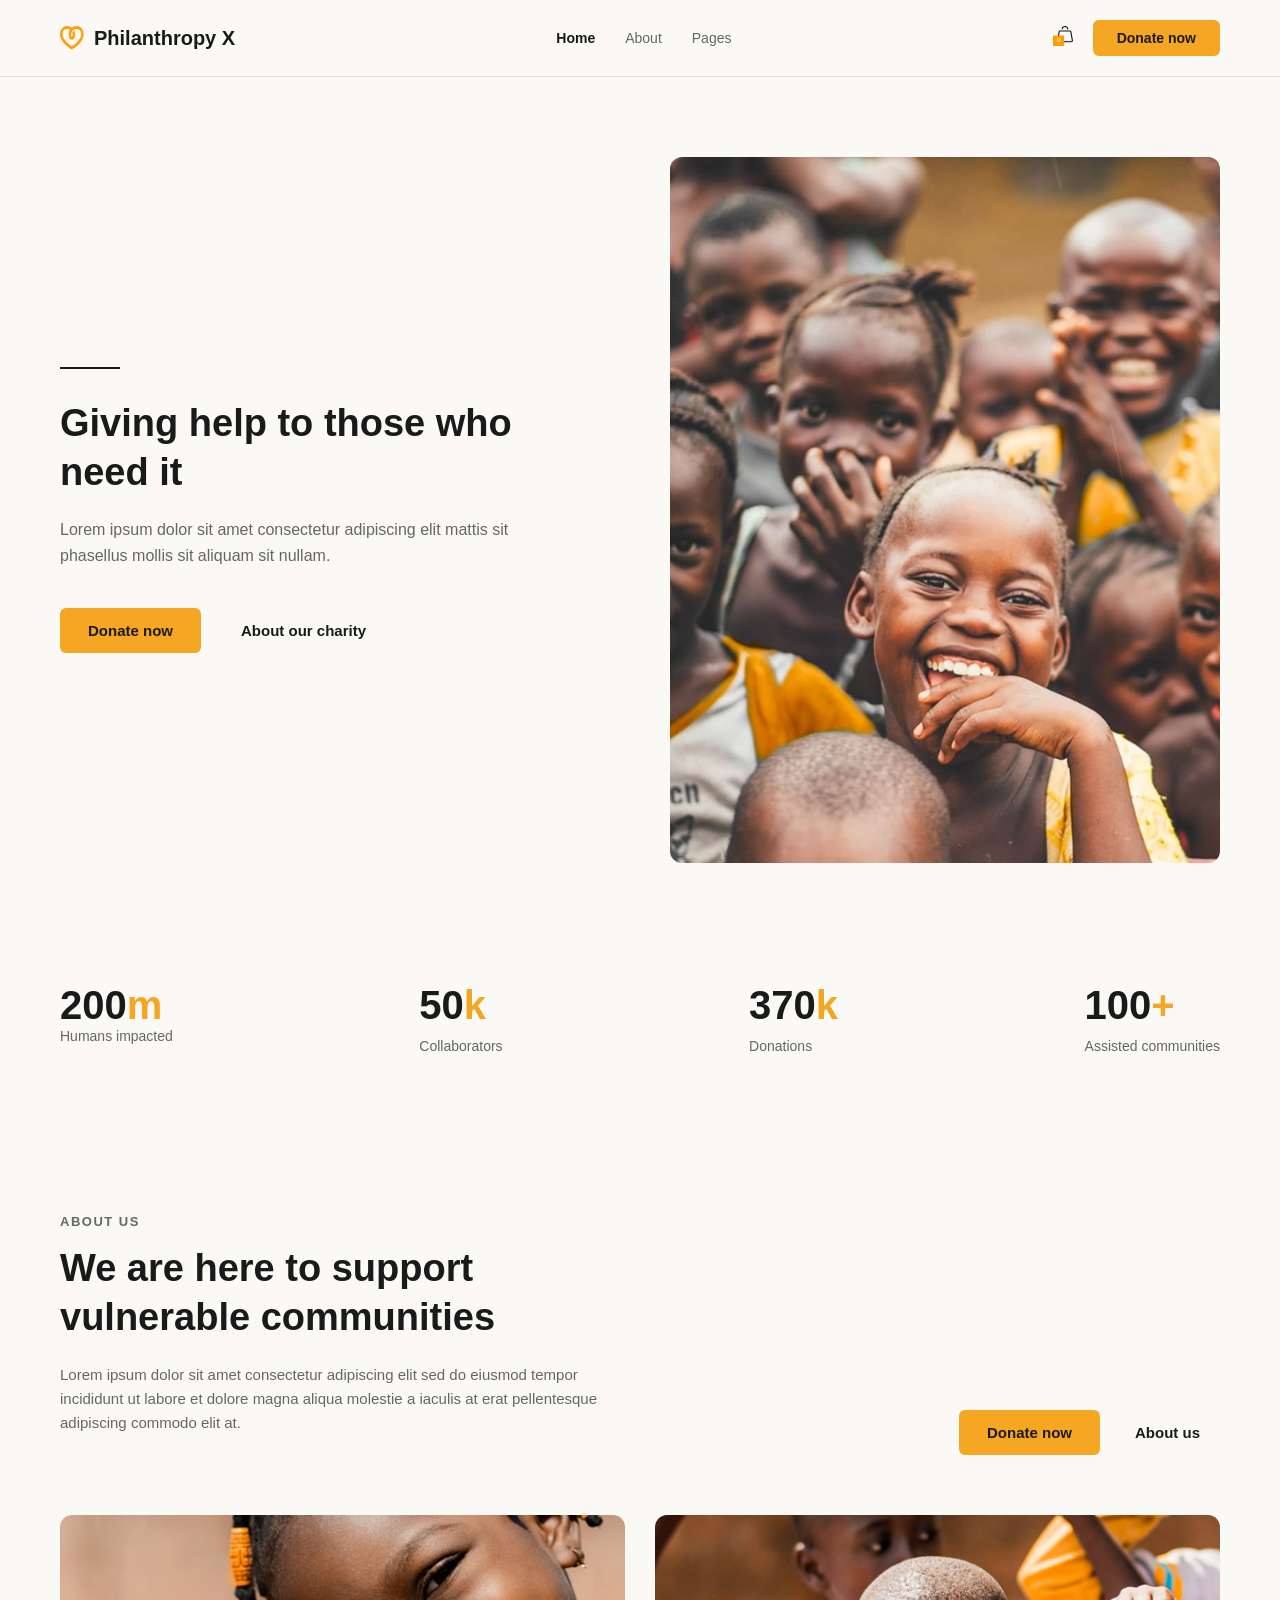
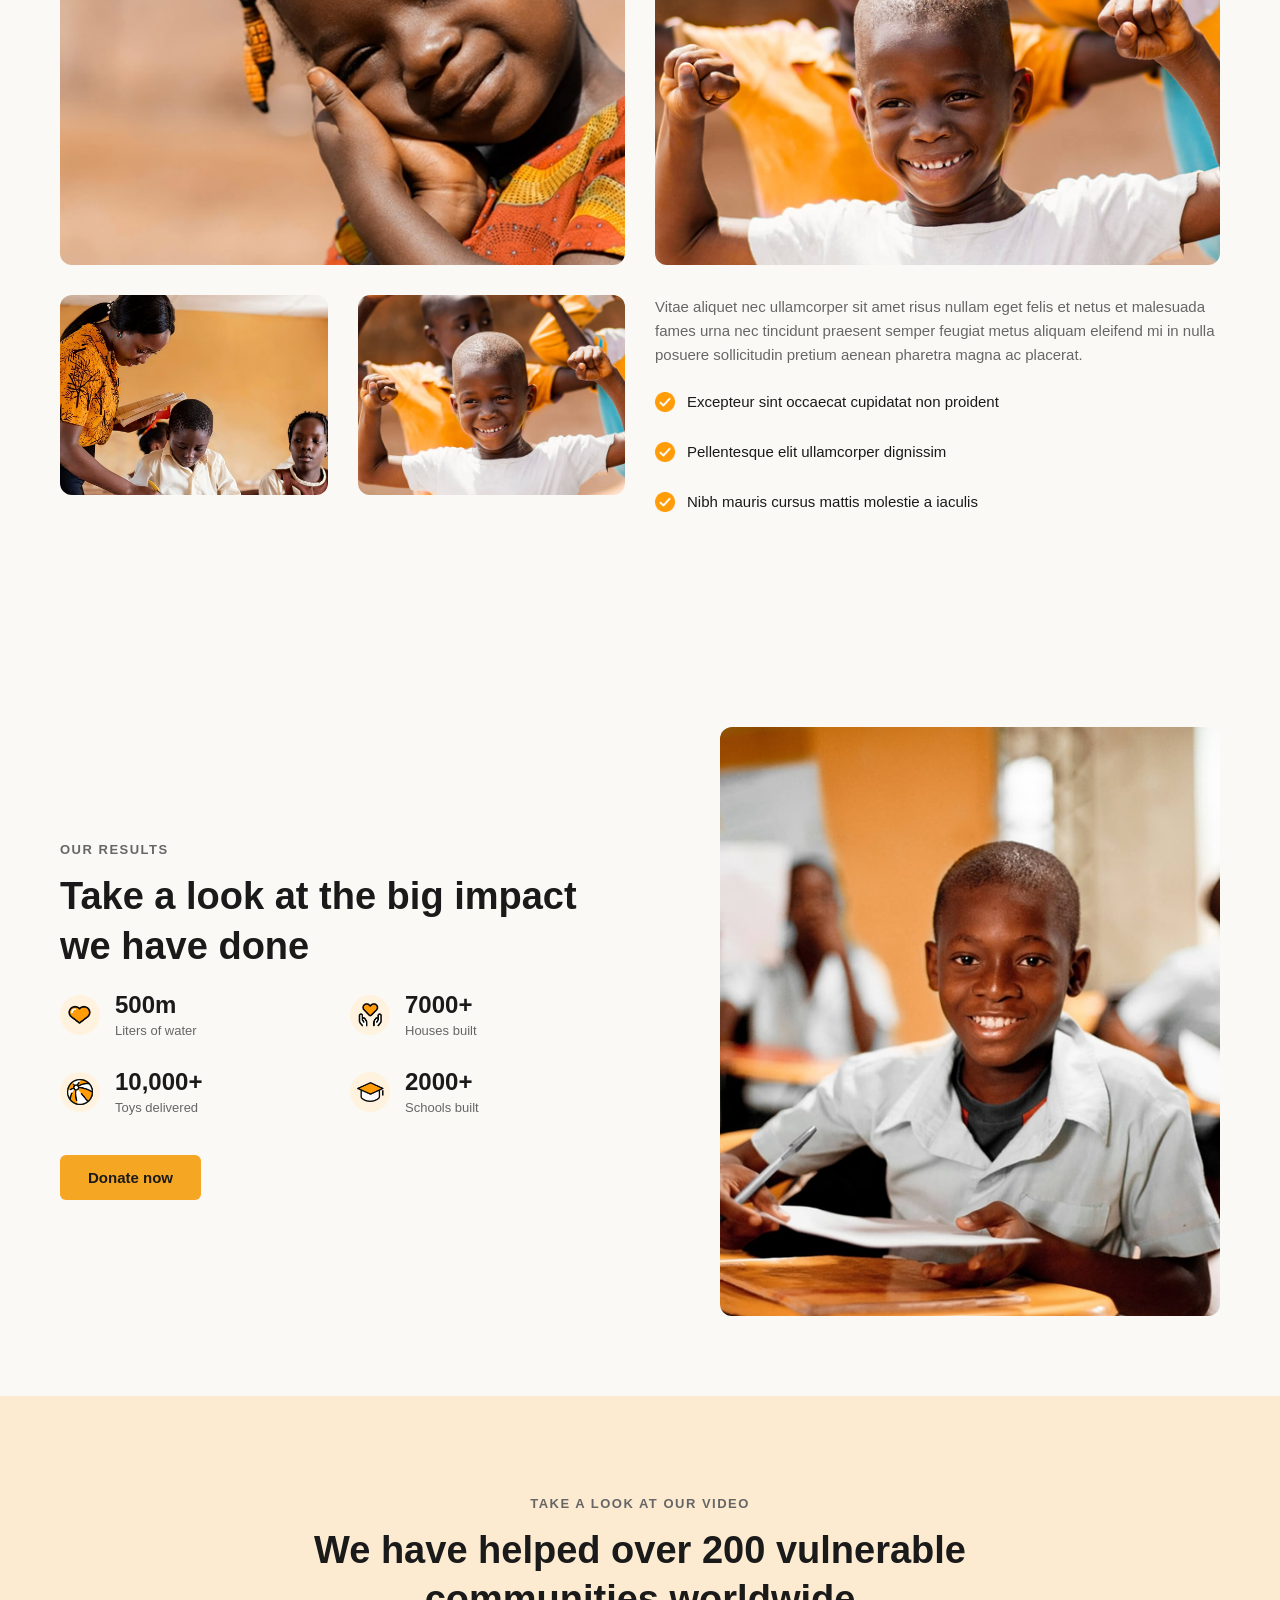
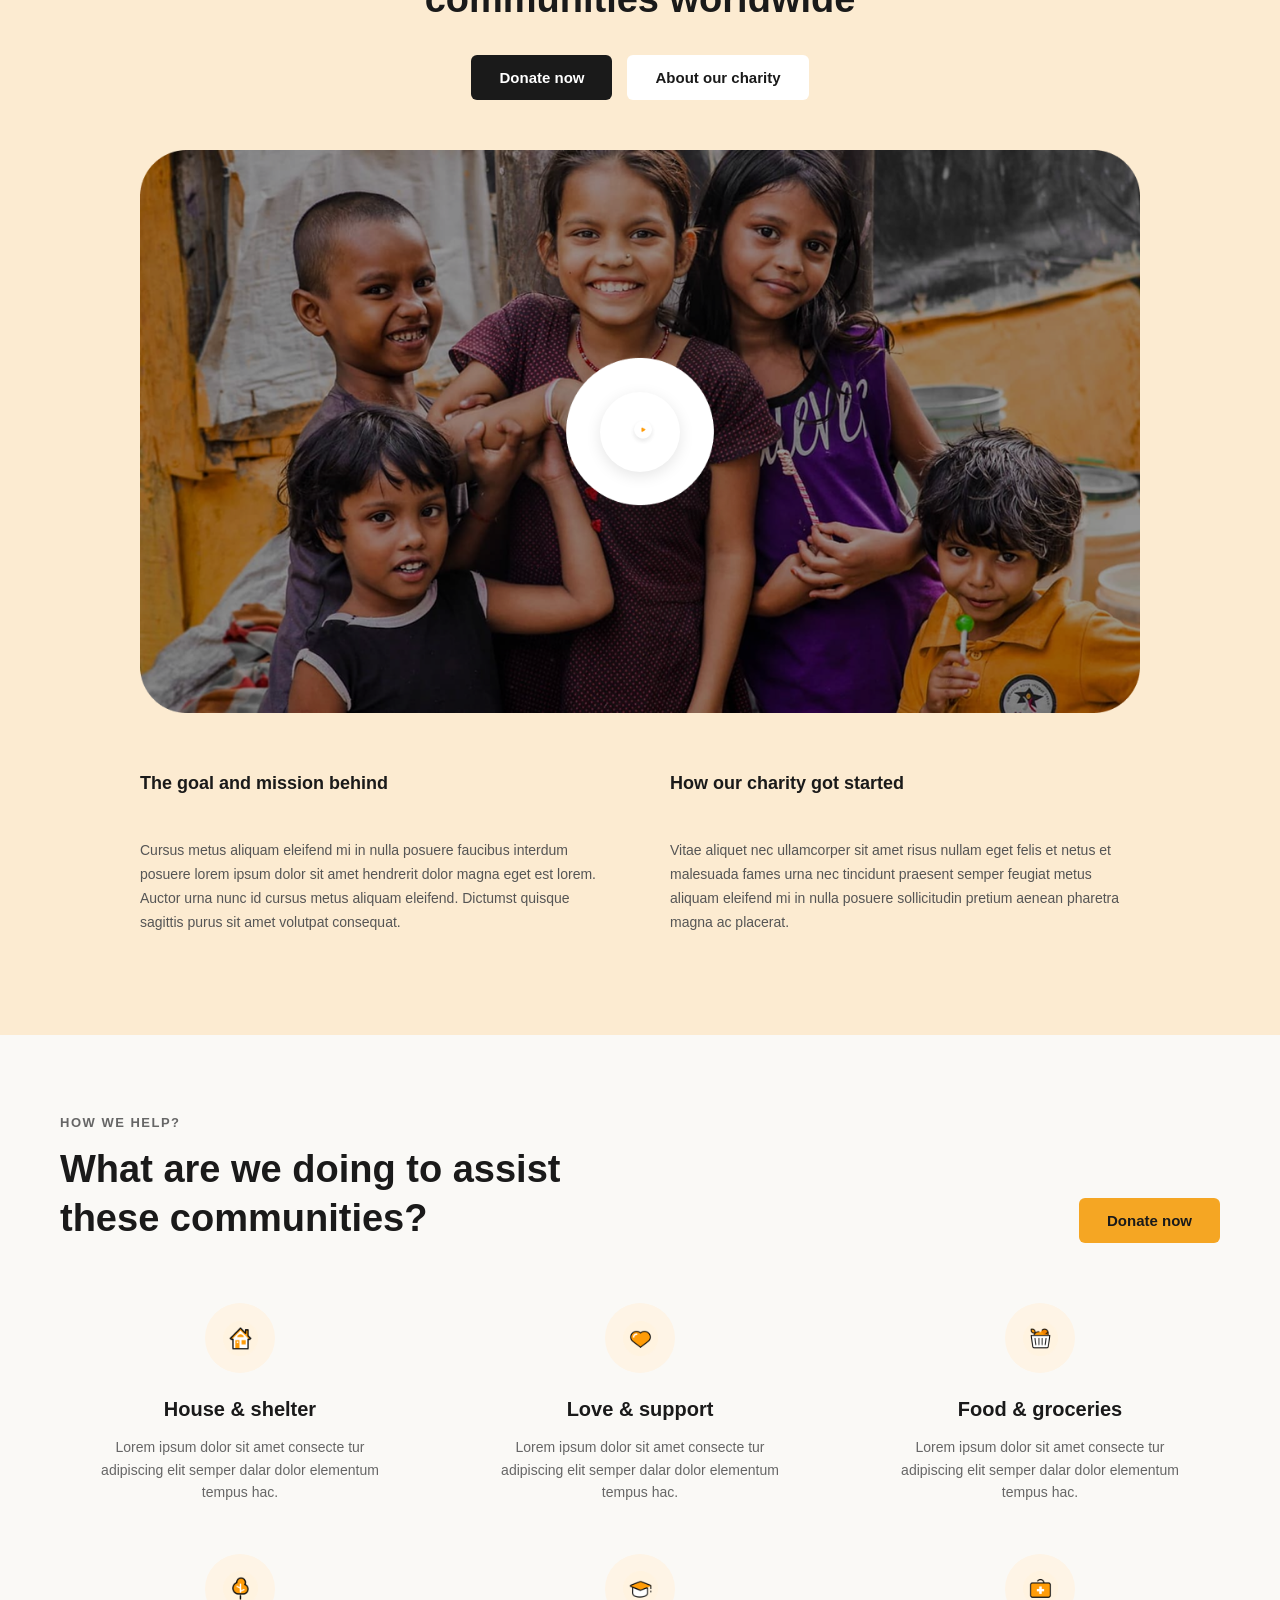
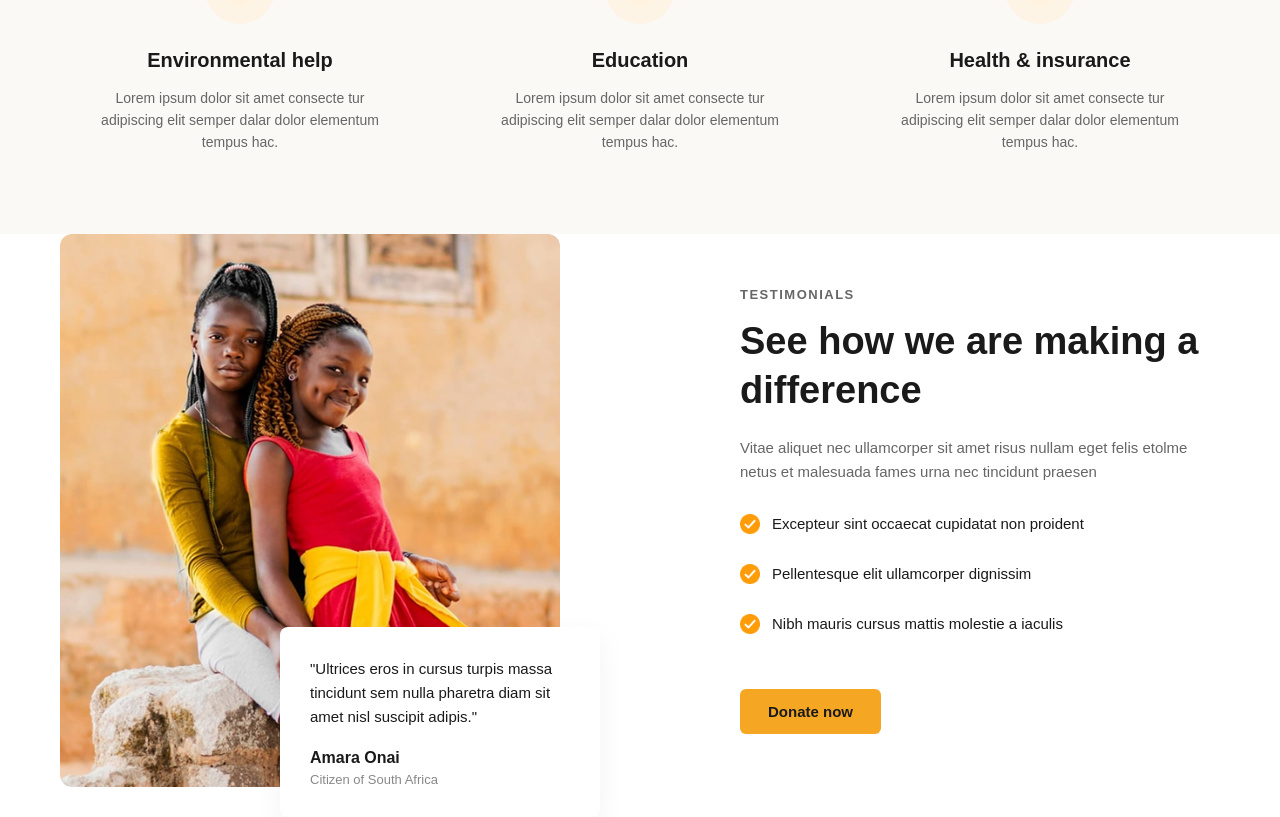
==== commit 9bc09608: "section 6-ro ilova namudam" ====
--- a/index .html
+++ b/index .html
@@ -275,7 +275,7 @@
   <div class="konteyner shahodat_flex">
     
     <div class="qismi_rasm_shahodat">
-      <img src="YOUR-TESTIMONIAL-IMAGE.jpg" alt="Women smiling" class="rasmi_shahodat">
+      <img src="./images/IMAGE (54).png" alt="Women smiling" class="rasmi_shahodat">
       
       <div class="karti_shahodat">
         <p class="matni_shahodat">"Ultrices eros in cursus turpis massa tincidunt sem nulla pharetra diam sit amet nisl suscipit adipis."</p>
@@ -291,15 +291,15 @@
       
       <ul class="fehrasti_alomat">
         <li>
-          <img src="YOUR-CHECK-ICON.png" alt="Check" class="icon_check">
+          <img src="./images/IMAGE (45).png" alt="Check" class="icon_check">
           <span>Excepteur sint occaecat cupidatat non proident</span>
         </li>
         <li>
-          <img src="YOUR-CHECK-ICON.png" alt="Check" class="icon_check">
+          <img src="./images/IMAGE (45).png" alt="Check" class="icon_check">
           <span>Pellentesque elit ullamcorper dignissim</span>
         </li>
         <li>
-          <img src="YOUR-CHECK-ICON.png" alt="Check" class="icon_check">
+          <img src="./images/IMAGE (45).png" alt="Check" class="icon_check">
           <span>Nibh mauris cursus mattis molestie a iaculis</span>
         </li>
       </ul>
--- a/style.css
+++ b/style.css
@@ -646,4 +646,128 @@
   color: #666;
   line-height: 1.6;
   max-width: 300px;
+}qismi_shahodat {
+  background-color: #faf9f6;
+  padding: 100px 0;
+}
+
+.shahodat_flex {
+  display: flex;
+  justify-content: space-between;
+  align-items: center;
+  gap: 80px;
+}
+
+.qismi_rasm_shahodat {
+  flex: 1;
+  position: relative;
+  max-width: 500px;
+}
+
+.rasmi_shahodat {
+  width: 100%;
+  height: auto;
+  border-radius: 12px;
+  display: block;
+}
+
+.karti_shahodat {
+  position: absolute;
+  bottom: -30px;
+  right: -40px;
+  background-color: #ffffff;
+  padding: 30px;
+  border-radius: 8px;
+  width: 320px;
+  box-shadow: 0 10px 30px rgba(0, 0, 0, 0.05);
+  z-index: 2;
+}
+
+.matni_shahodat {
+  font-size: 15px;
+  color: #1a1a1a;
+  line-height: 1.6;
+  font-weight: 500;
+  margin-bottom: 20px;
+}
+
+.nomi_shahod {
+  font-size: 16px;
+  font-weight: 700;
+  color: #1a1a1a;
+  margin-bottom: 5px;
+}
+
+.holati_shahod {
+  font-size: 13px;
+  color: #888;
+}
+
+.qismi_maton_shahodat {
+  flex: 1;
+  max-width: 500px;
+  padding-left: 20px;
+}
+
+.sarlavhai_khurd {
+  display: block;
+  font-size: 13px;
+  font-weight: 600;
+  color: #666;
+  letter-spacing: 1.5px;
+  text-transform: uppercase;
+  margin-bottom: 15px;
+}
+
+.unvoni_asosi {
+  font-size: 38px;
+  font-weight: 700;
+  color: #1a1a1a;
+  line-height: 1.3;
+  margin-bottom: 20px;
+}
+
+.tavsifi_asosi {
+  font-size: 15px;
+  color: #666;
+  line-height: 1.6;
+  margin-bottom: 30px;
+}
+
+.fehrasti_alomat {
+  list-style: none;
+  padding: 0;
+  margin-bottom: 40px;
+}
+
+.fehrasti_alomat li {
+  display: flex;
+  align-items: center;
+  gap: 12px;
+  margin-bottom: 15px;
+  font-size: 15px;
+  color: #1a1a1a;
+  font-weight: 500;
+}
+
+.icon_check {
+  width: 20px;
+  height: 20px;
+  object-fit: contain;
+}
+
+.tugmai_zarinni {
+  display: inline-block;
+  background-color: #f5a623;
+  color: #1a1a1a;
+  padding: 14px 28px;
+  text-decoration: none;
+  border-radius: 6px;
+  font-size: 15px;
+  font-weight: 600;
+  transition: opacity 0.3s ease;
+}
+
+.tugmai_zarinni:hover {
+  opacity: 0.8;
 }
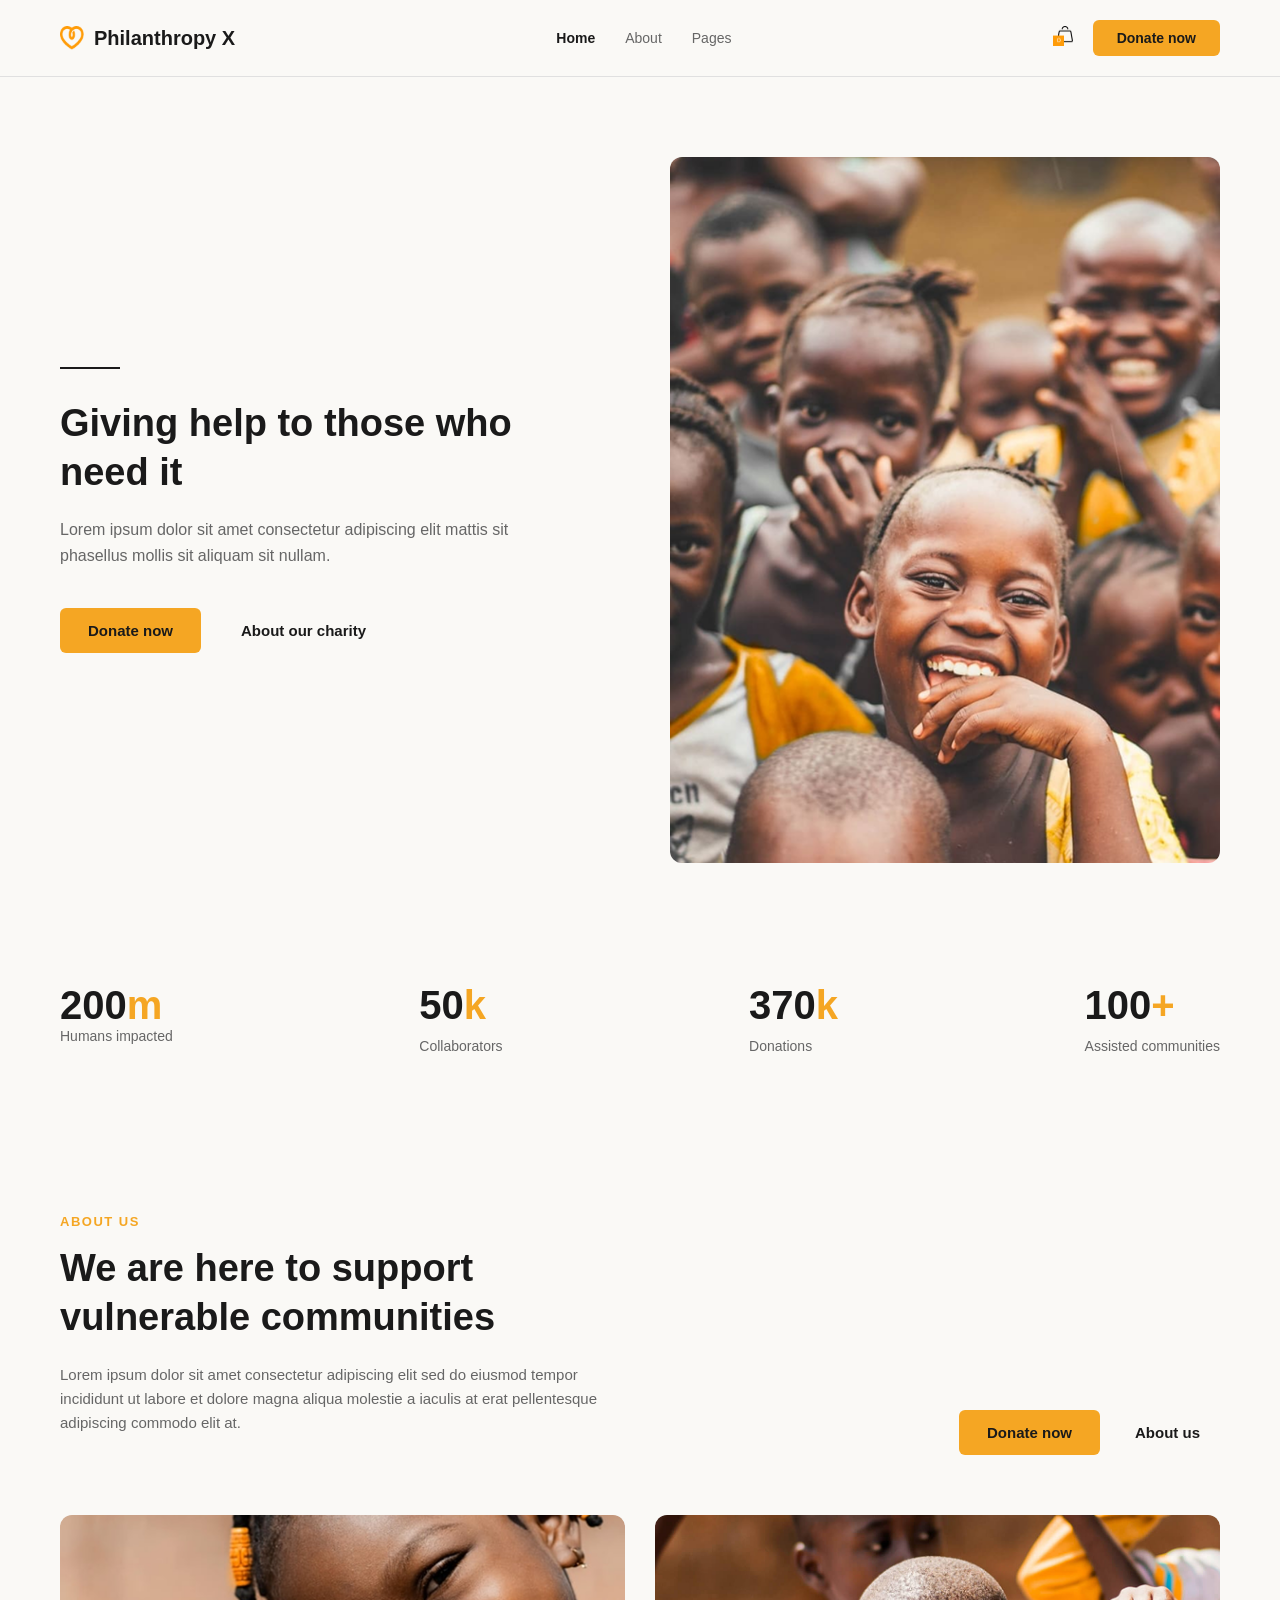
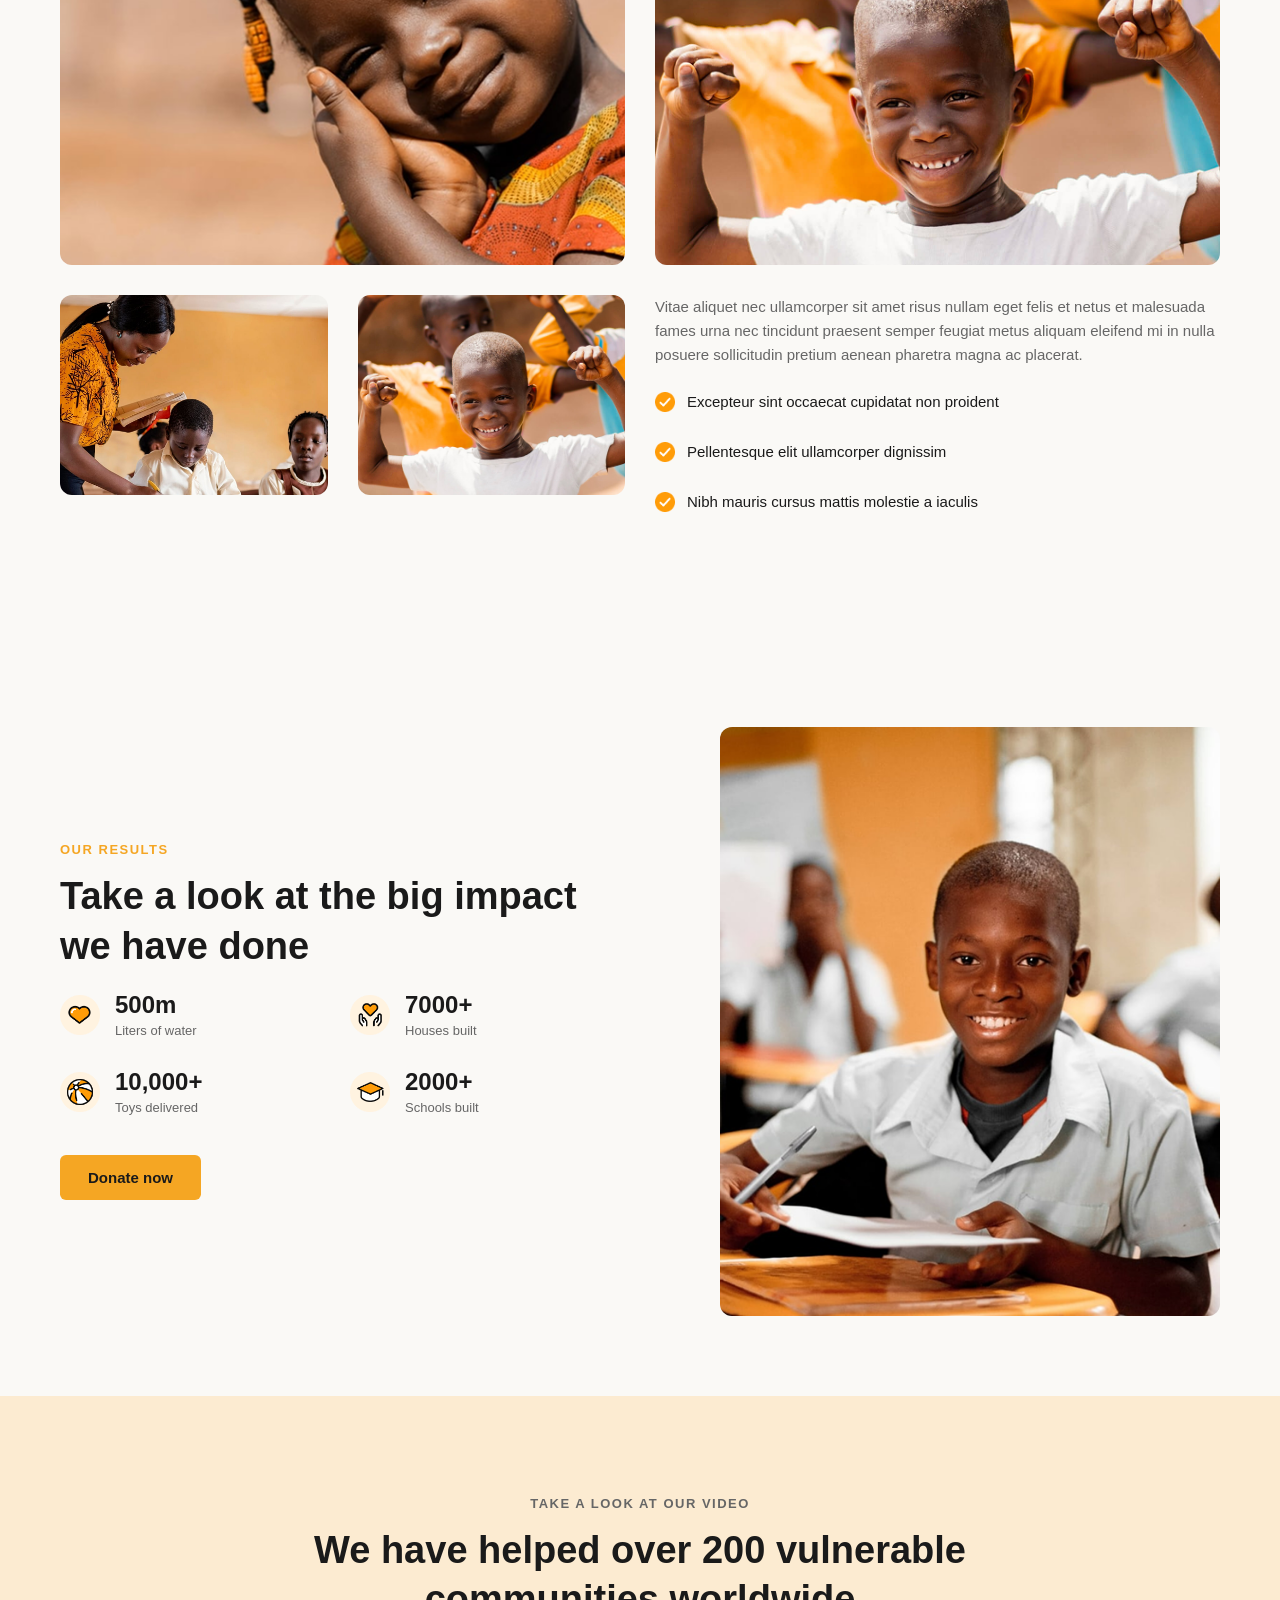
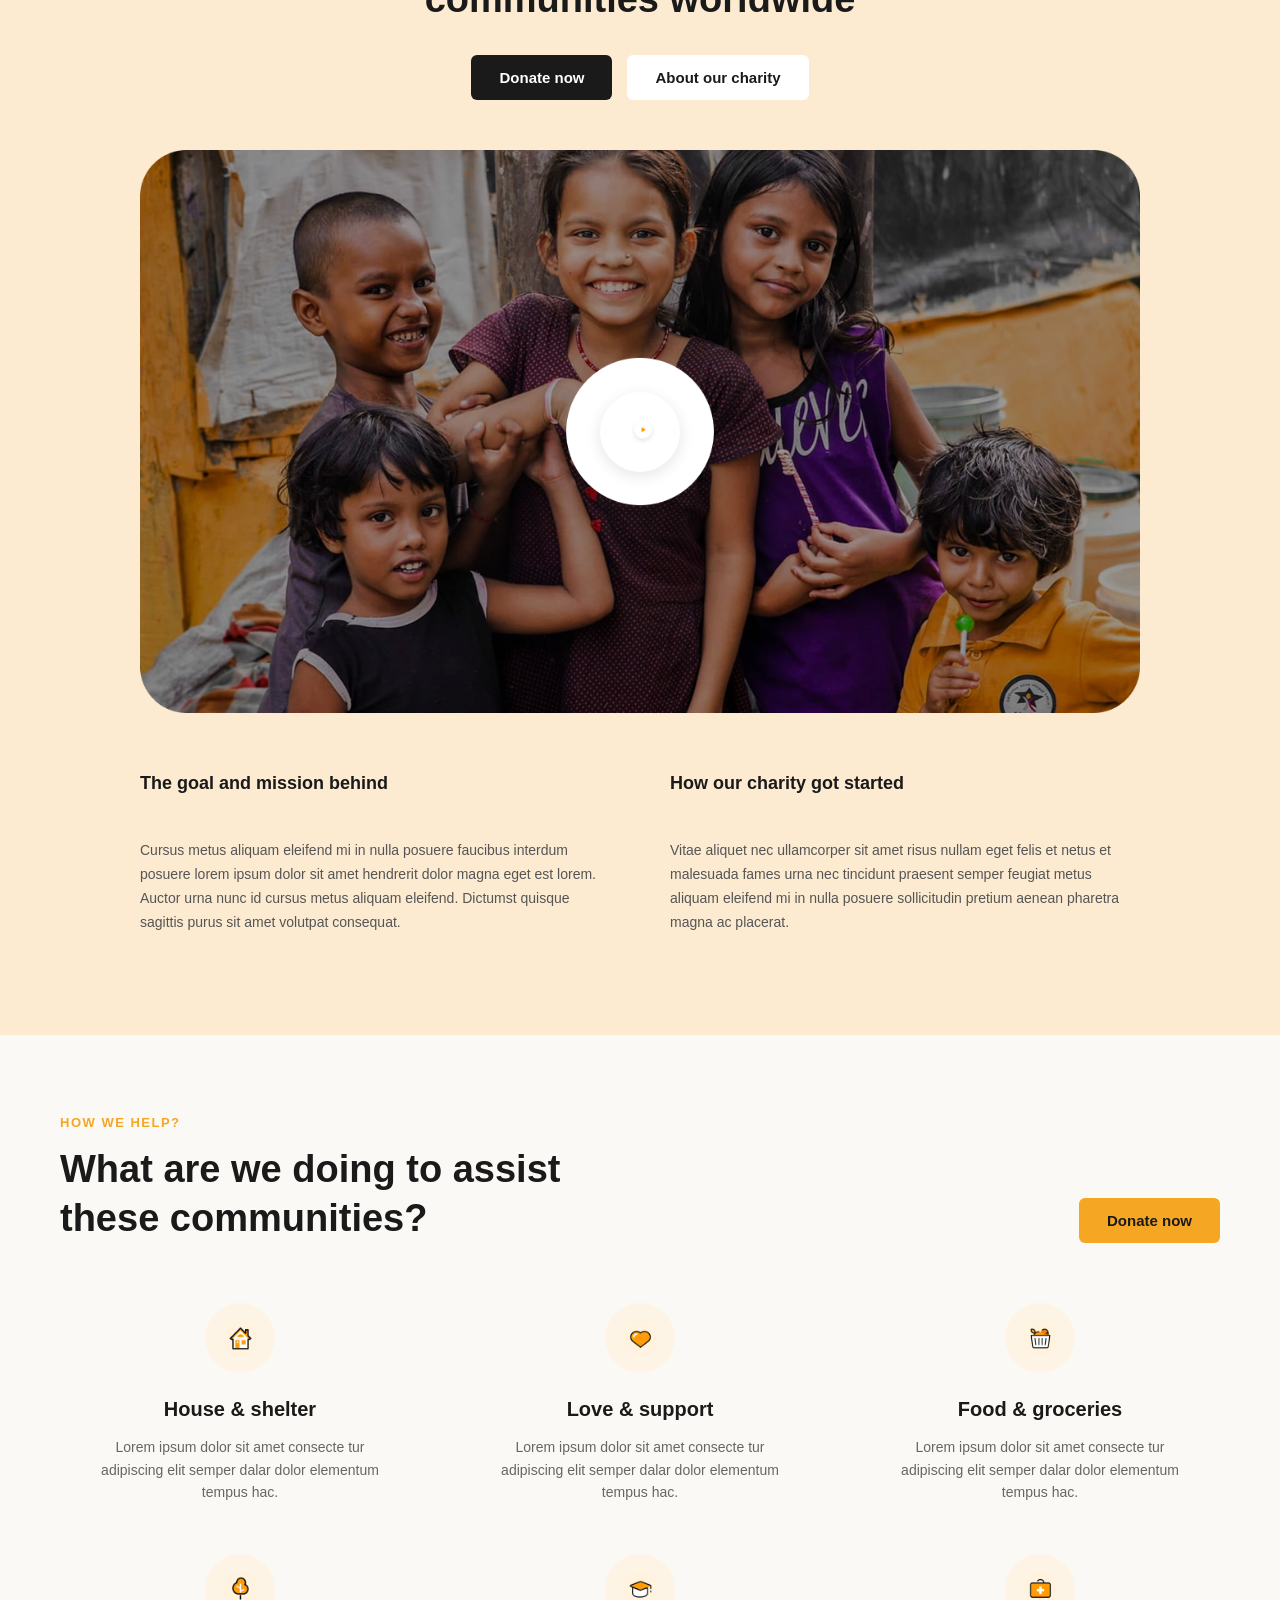
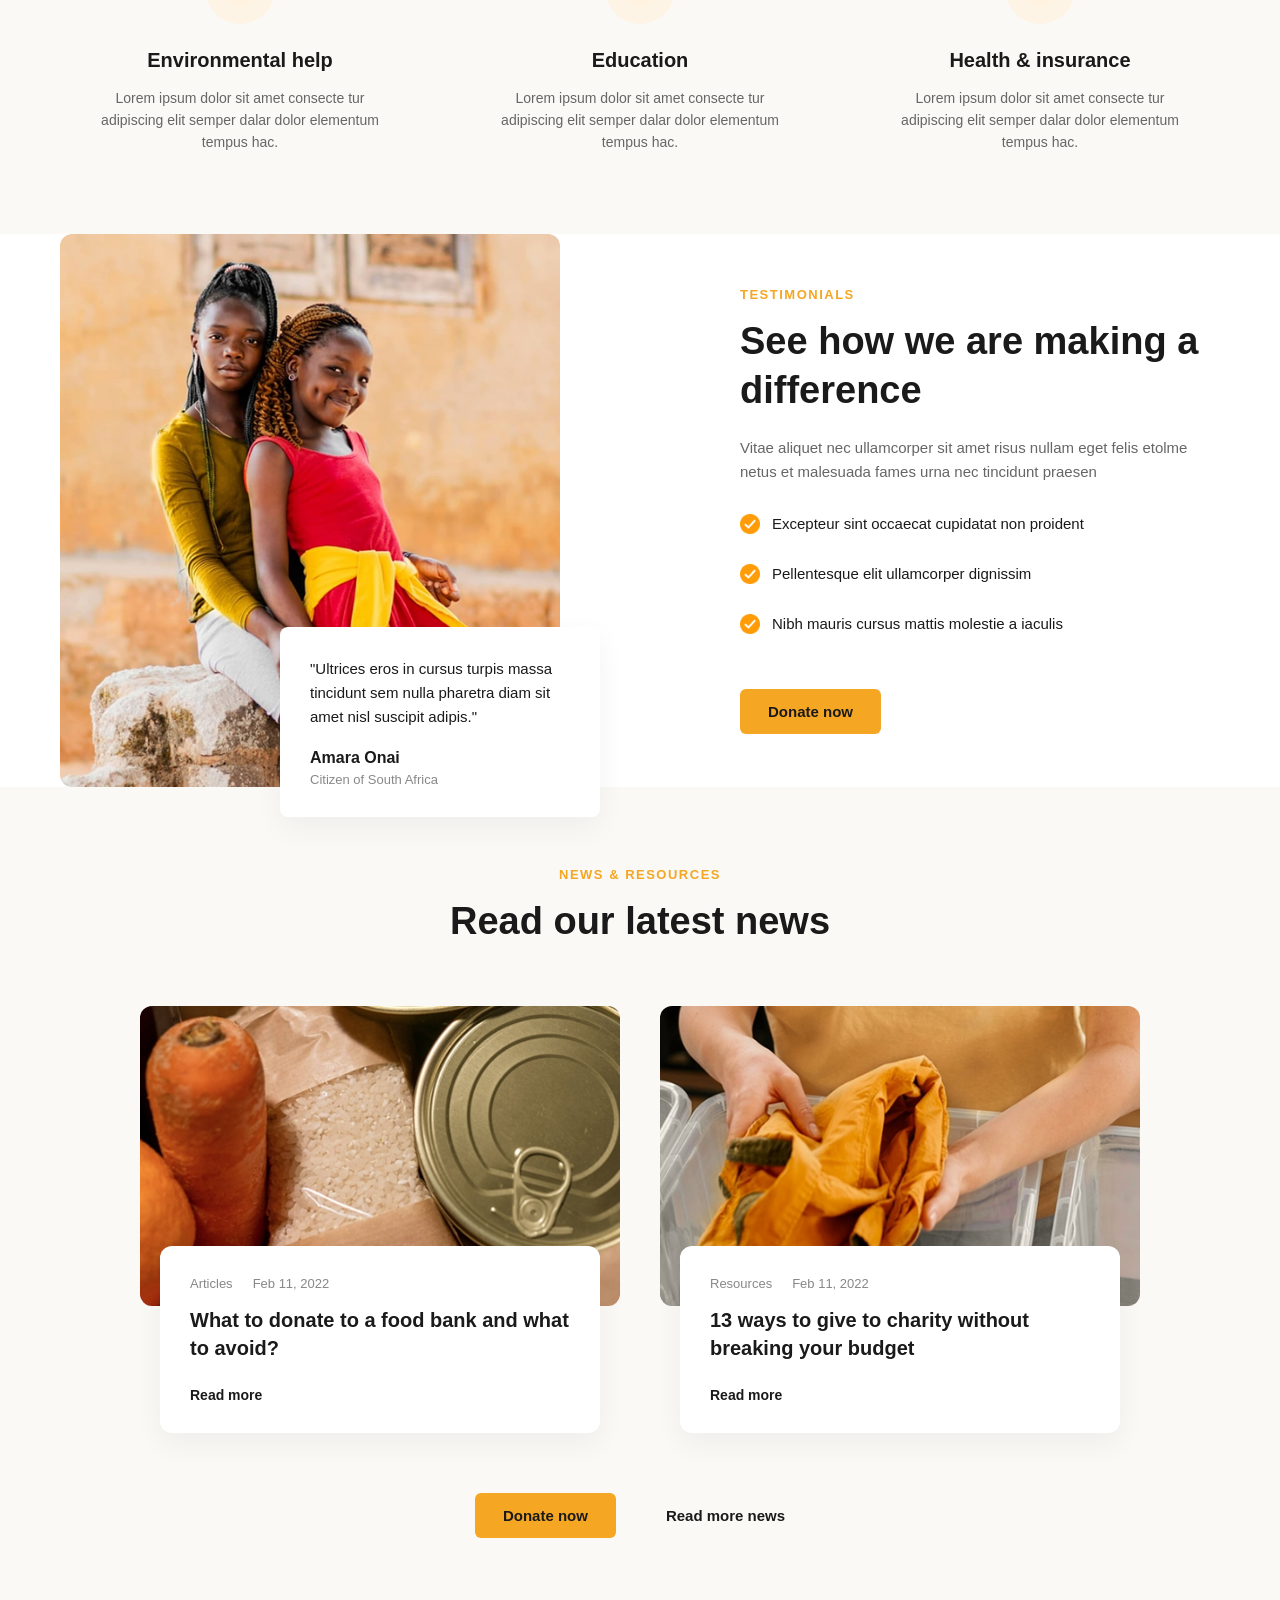
==== commit 3cfb916b: "section 8-ro ilova kardam" ====
--- a/index .html
+++ b/index .html
@@ -309,6 +309,49 @@
 
   </div>
 </section>
+<section class="qismi_khabarho">
+  <div class="konteyner">
+    
+    <div class="sarlavhai_khabarho_markazi">
+      <span class="sarlavhai_khurd">NEWS & RESOURCES</span>
+      <h2 class="unvoni_asosi">Read our latest news</h2>
+    </div>
+
+    <div class="shabakai_khabarho">
+      
+      <div class="karti_khabar">
+        <img src="./images/Frame (4).png" alt="Food bank" class="rasmi_khabar">
+        <div class="matni_khabar">
+          <div class="malumoti_khabar">
+            <span class="toifa_khabar">Articles</span>
+            <span class="sanai_khabar">Feb 11, 2022</span>
+          </div>
+          <h3 class="unvoni_khabar">What to donate to a food bank and what to avoid?</h3>
+          <a href="#" class="link_khabar">Read more</a>
+        </div>
+      </div>
+
+      <div class="karti_khabar">
+        <img src="./images/Frame (5).png" alt="Clothes donation" class="rasmi_khabar">
+        <div class="matni_khabar">
+          <div class="malumoti_khabar">
+            <span class="toifa_khabar">Resources</span>
+            <span class="sanai_khabar">Feb 11, 2022</span>
+          </div>
+          <h3 class="unvoni_khabar">13 ways to give to charity without breaking your budget</h3>
+          <a href="#" class="link_khabar">Read more</a>
+        </div>
+      </div>
+
+    </div>
+
+    <div class="tugmahoi_markazi">
+      <a href="#" class="tugmai_zarinni">Donate now</a>
+      <a href="#" class="tugmai_shaffof">Read more news</a>
+    </div>
+
+  </div>
+</section>
 
 </body>
 </html>
--- a/style.css
+++ b/style.css
@@ -770,4 +770,133 @@
 
 .tugmai_zarinni:hover {
   opacity: 0.8;
+}
+.qismi_khabarho {
+  background-color: #faf9f6;
+  padding: 80px 0;
+}
+
+.sarlavhai_khabarho_markazi {
+  text-align: center;
+  margin-bottom: 60px;
+}
+
+.sarlavhai_khurd {
+  display: block;
+  font-size: 13px;
+  font-weight: 600;
+  color: #f5a623;
+  letter-spacing: 1.5px;
+  text-transform: uppercase;
+  margin-bottom: 15px;
+}
+
+.unvoni_asosi {
+  font-size: 38px;
+  font-weight: 700;
+  color: #1a1a1a;
+  line-height: 1.3;
+}
+
+.shabakai_khabarho {
+  display: grid;
+  grid-template-columns: 1fr 1fr;
+  gap: 40px;
+  max-width: 1000px;
+  margin: 0 auto 60px auto;
+}
+
+.karti_khabar {
+  display: flex;
+  flex-direction: column;
+}
+
+.rasmi_khabar {
+  width: 100%;
+  height: 300px;
+  object-fit: cover;
+  border-radius: 12px;
+}
+
+.matni_khabar {
+  background-color: #ffffff;
+  padding: 30px;
+  border-radius: 12px;
+  margin: -60px 20px 0 20px;
+  position: relative;
+  z-index: 2;
+  box-shadow: 0 10px 30px rgba(0, 0, 0, 0.05);
+  flex: 1;
+  display: flex;
+  flex-direction: column;
+}
+
+.malumoti_khabar {
+  display: flex;
+  align-items: center;
+  gap: 20px;
+  margin-bottom: 15px;
+}
+
+.toifa_khabar,
+.sanai_khabar {
+  font-size: 13px;
+  color: #888;
+}
+
+.unvoni_khabar {
+  font-size: 20px;
+  font-weight: 700;
+  color: #1a1a1a;
+  line-height: 1.4;
+  margin-bottom: 25px;
+  flex: 1;
+}
+
+.link_khabar {
+  text-decoration: none;
+  color: #1a1a1a;
+  font-size: 14px;
+  font-weight: 600;
+  transition: color 0.3s ease;
+}
+
+.link_khabar:hover {
+  color: #f5a623;
+}
+
+.tugmahoi_markazi {
+  display: flex;
+  justify-content: center;
+  align-items: center;
+  gap: 30px;
+}
+
+.tugmai_zarinni {
+  display: inline-block;
+  background-color: #f5a623;
+  color: #1a1a1a;
+  padding: 14px 28px;
+  text-decoration: none;
+  border-radius: 6px;
+  font-size: 15px;
+  font-weight: 600;
+  transition: opacity 0.3s ease;
+}
+
+.tugmai_zarinni:hover {
+  opacity: 0.8;
+}
+
+.tugmai_shaffof {
+  color: #1a1a1a;
+  text-decoration: none;
+  font-size: 15px;
+  font-weight: 600;
+  padding: 14px 20px;
+  transition: color 0.3s ease;
+}
+
+.tugmai_shaffof:hover {
+  color: #f5a623;
 }
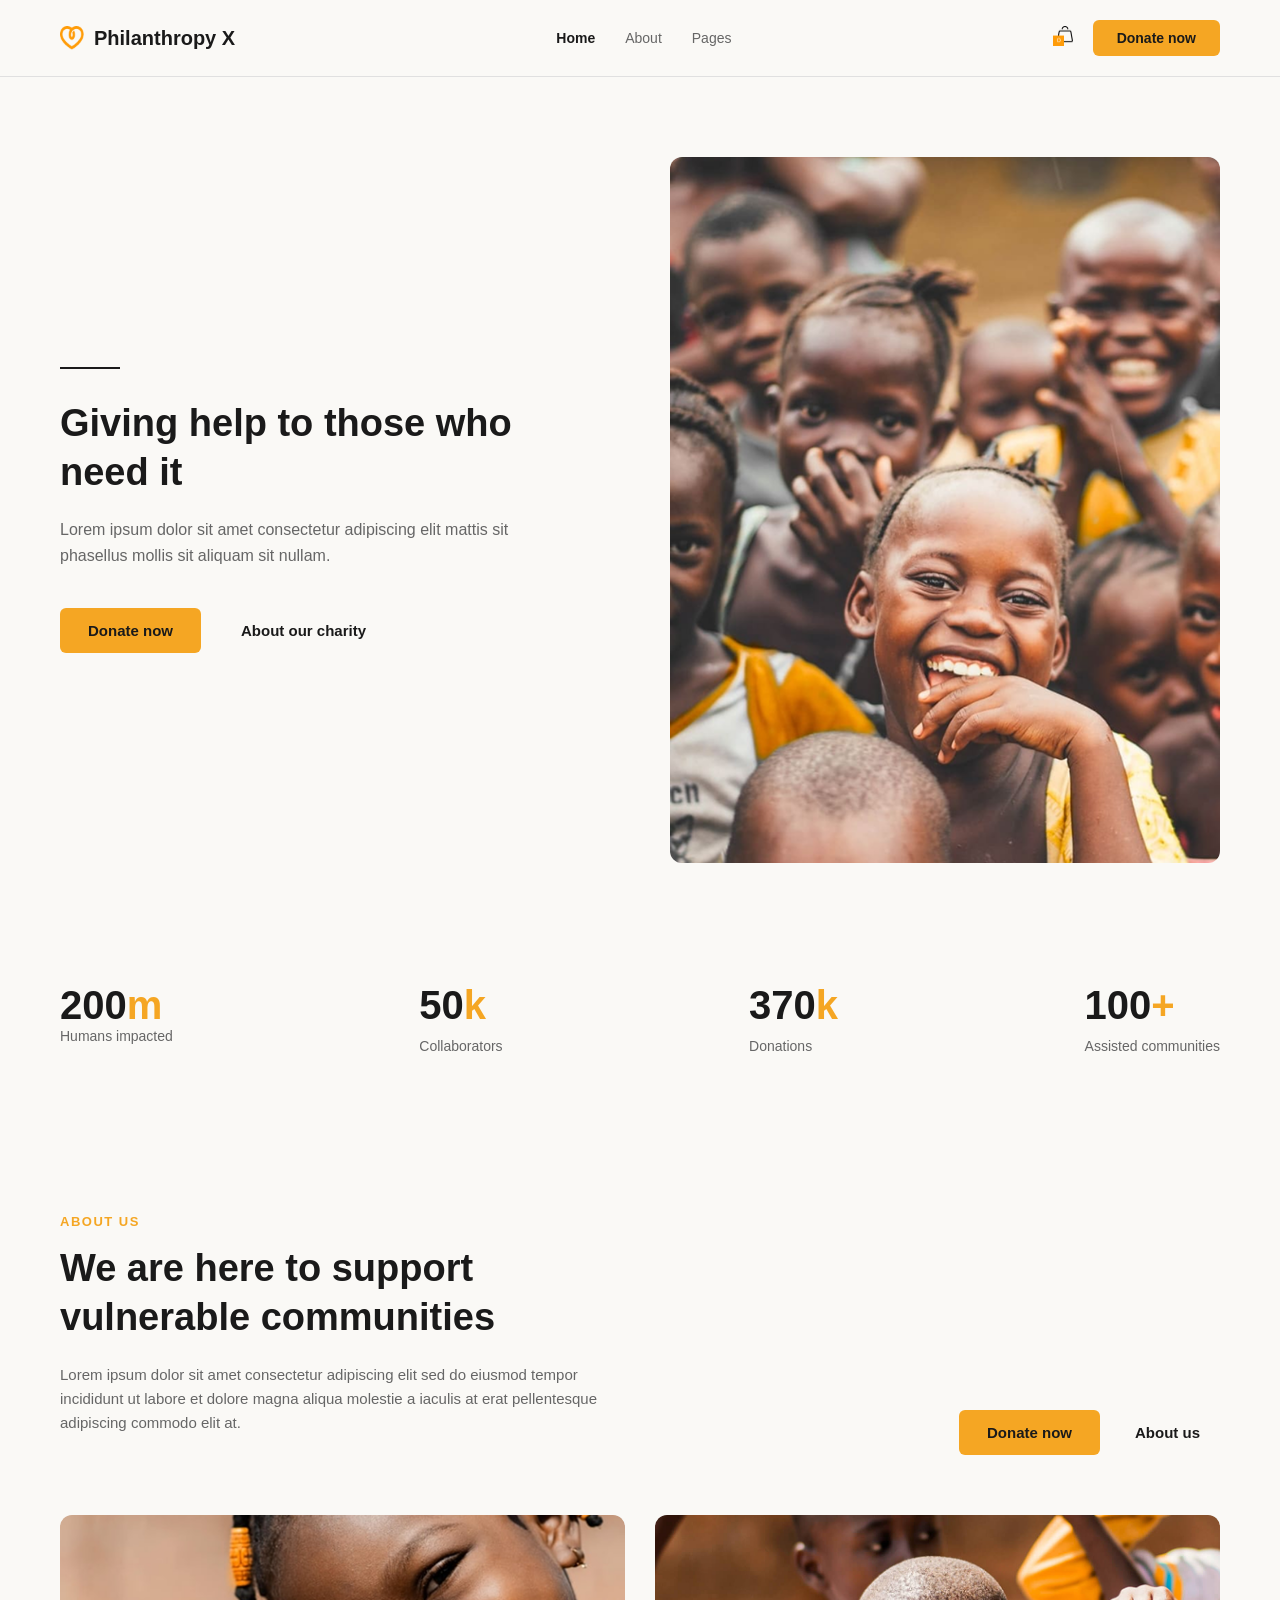
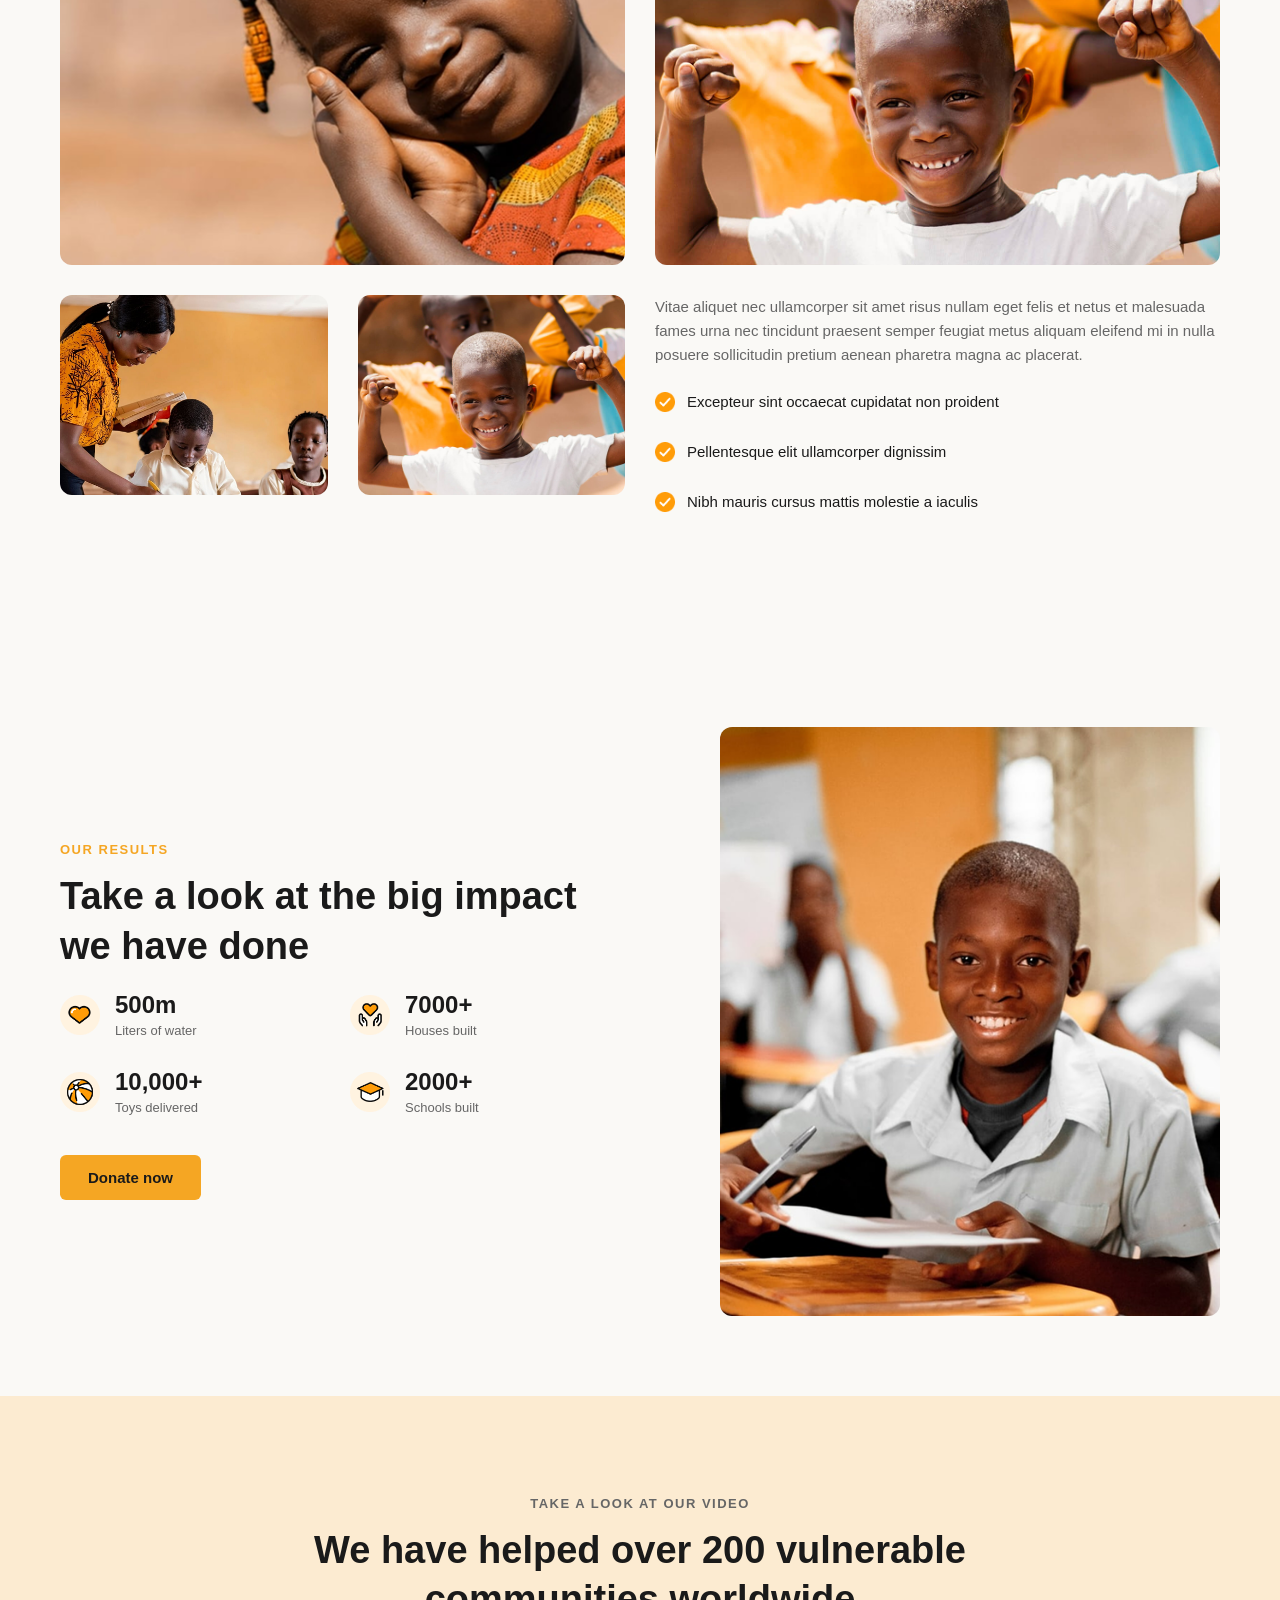
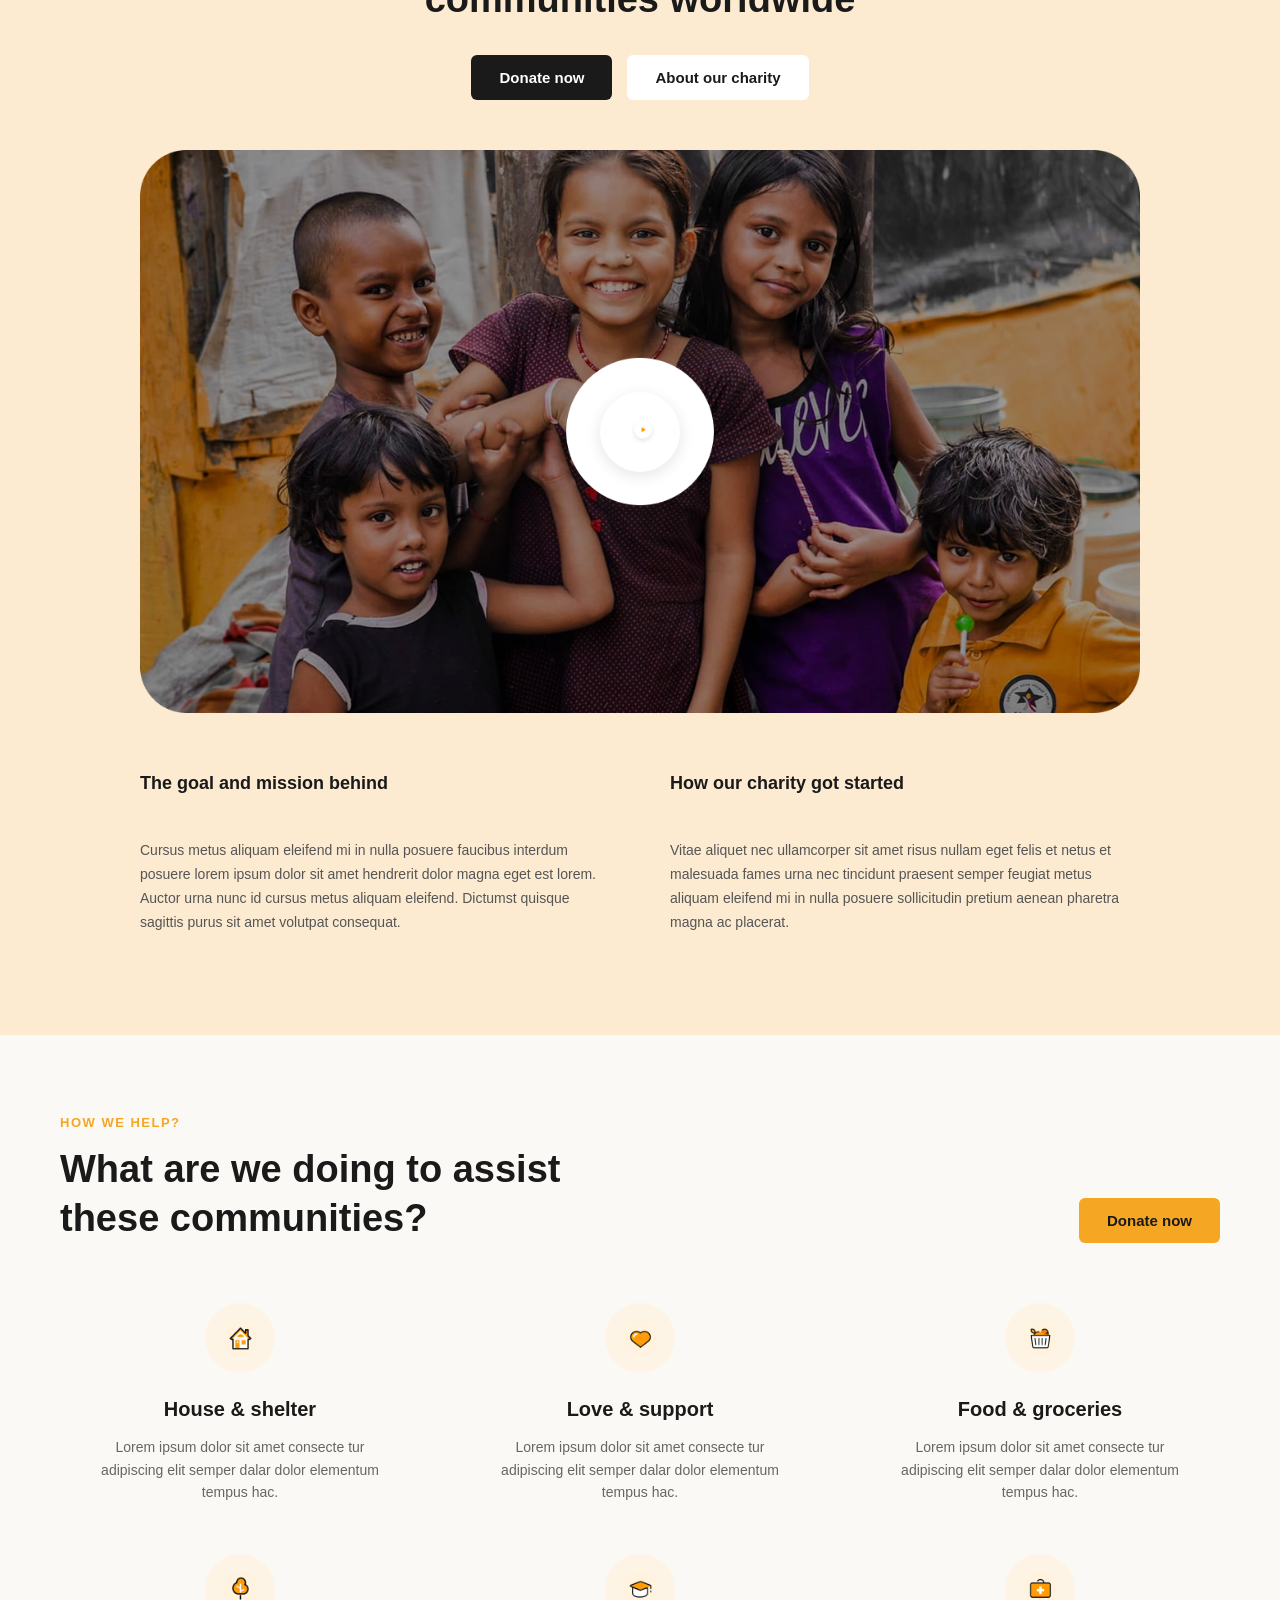
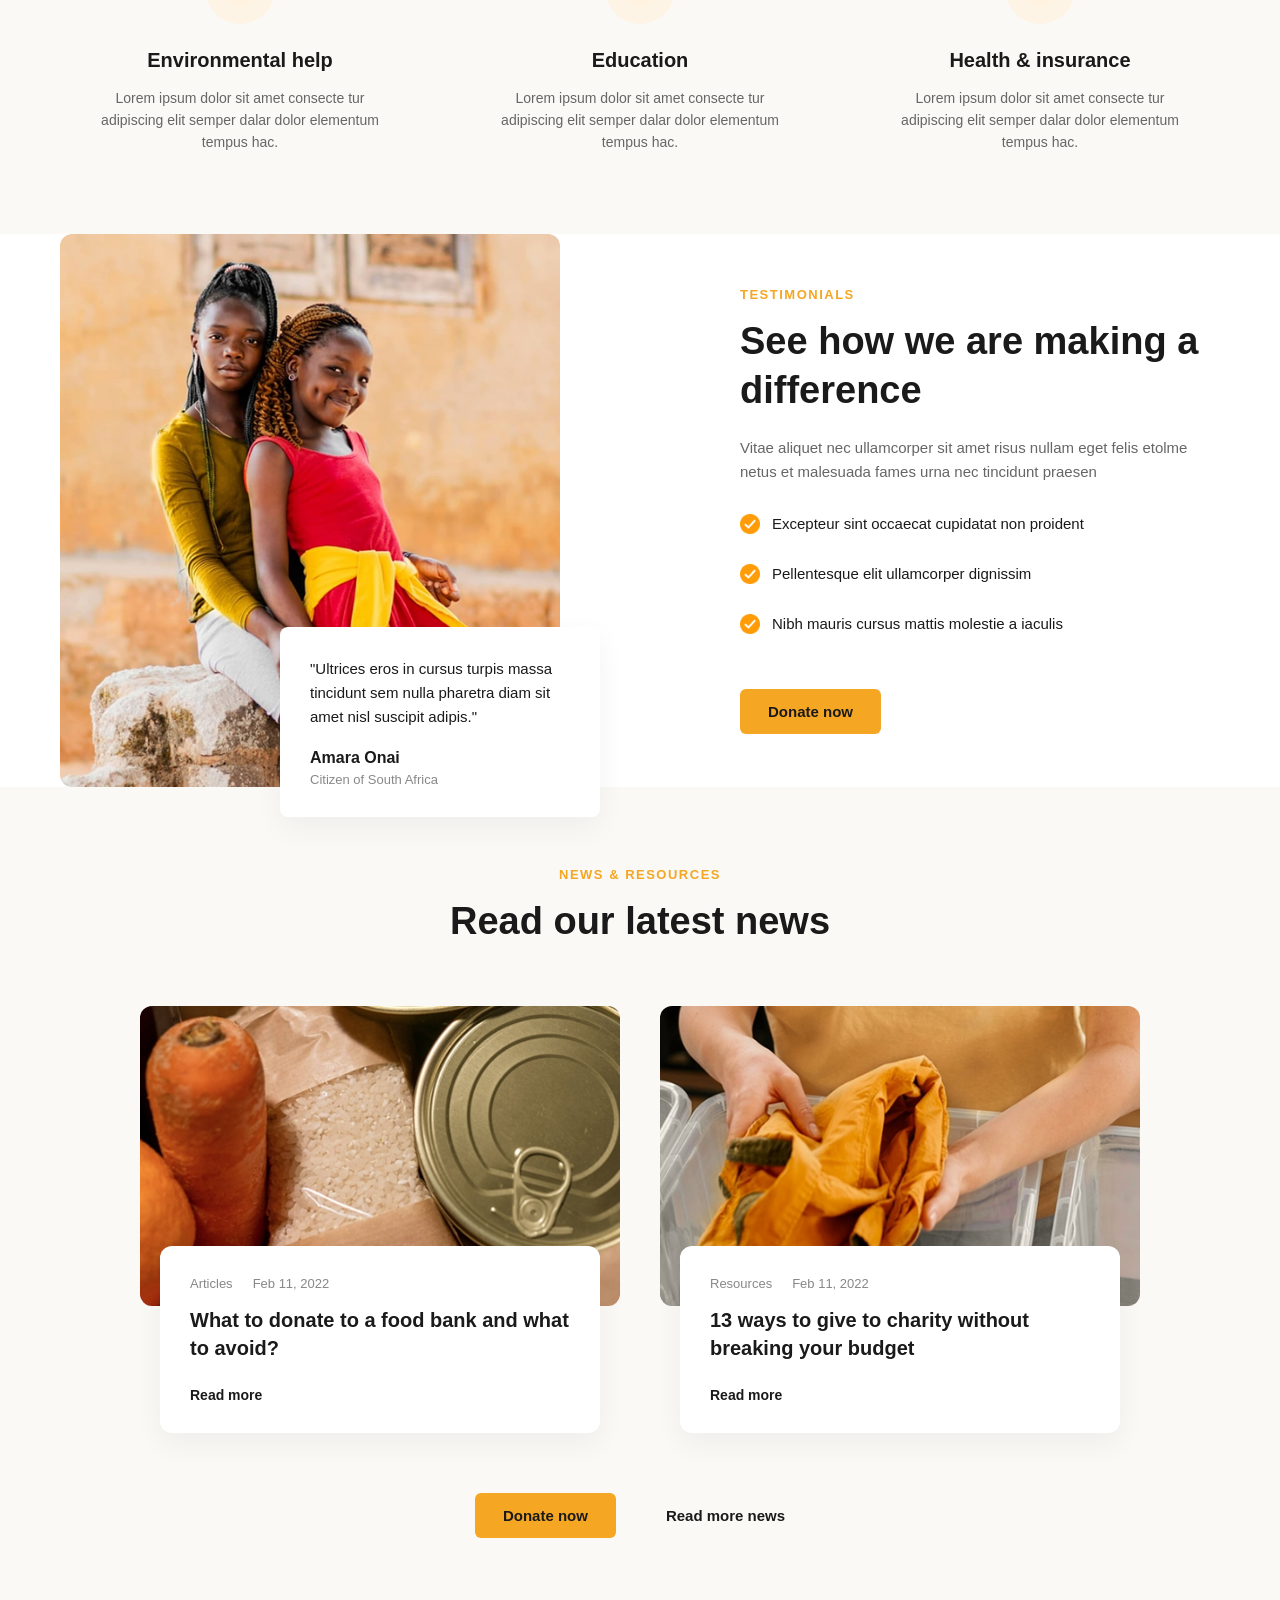
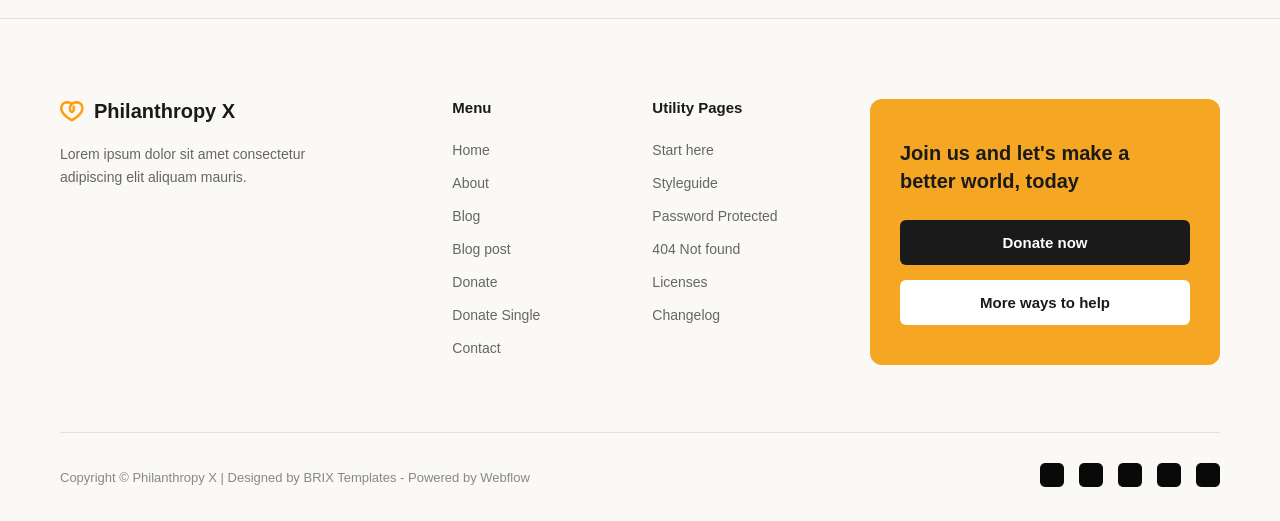
==== commit 400cdaa7: "qismi okhiron footer-ro ilova namudam" ====
--- a/index .html
+++ b/index .html
@@ -352,6 +352,66 @@
 
   </div>
 </section>
+<footer class="poyi_sahifa">
+  <div class="konteyner">
+    <div class="boloi_poyi">
+      
+      <div class="brend_poyi">
+        <a href="#" class="link_logo_poyi">
+          <img src="./images/Vector.png" alt="Philanthropy X Logo" class="icon_logo_poyi">
+          <span class="matni_logo_poyi">Philanthropy X</span>
+        </a>
+        <p class="tavsifi_poyi">Lorem ipsum dolor sit amet consectetur adipiscing elit aliquam mauris.</p>
+      </div>
+
+      <div class="linkhoi_poyi">
+        <div class="sutuni_poyi">
+          <h4 class="sarlavhai_sutun_poyi">Menu</h4>
+          <ul class="fehrasti_poyi">
+            <li><a href="#">Home</a></li>
+            <li><a href="#">About</a></li>
+            <li><a href="#">Blog</a></li>
+            <li><a href="#">Blog post</a></li>
+            <li><a href="#">Donate</a></li>
+            <li><a href="#">Donate Single</a></li>
+            <li><a href="#">Contact</a></li>
+          </ul>
+        </div>
+        <div class="sutuni_poyi">
+          <h4 class="sarlavhai_sutun_poyi">Utility Pages</h4>
+          <ul class="fehrasti_poyi">
+            <li><a href="#">Start here</a></li>
+            <li><a href="#">Styleguide</a></li>
+            <li><a href="#">Password Protected</a></li>
+            <li><a href="#">404 Not found</a></li>
+            <li><a href="#">Licenses</a></li>
+            <li><a href="#">Changelog</a></li>
+          </ul>
+        </div>
+      </div>
+
+      <div class="qutti_zarinni_poyi">
+        <h4 class="sarlavhai_qutti">Join us and let's make a better world, today</h4>
+        <div class="tugmahoi_qutti">
+          <a href="#" class="tugmai_siyoh_poyi">Donate now</a>
+          <a href="#" class="tugmai_safed_poyi">More ways to help</a>
+        </div>
+      </div>
+
+    </div>
+
+    <div class="tahai_poyi">
+      <p class="matni_huquq">Copyright © Philanthropy X | Designed by BRIX Templates - Powered by Webflow</p>
+      <div class="iconhoi_ijtimoi">
+        <a href="#"><img src="./images/Frame (7).png" alt="Social" class="icon_ijtimoi"></a>
+        <a href="#"><img src="./images/Frame (7).png" alt="Social" class="icon_ijtimoi"></a>
+        <a href="#"><img src="./images/Frame (7).png" alt="Social" class="icon_ijtimoi"></a>
+        <a href="#"><img src="./images/Frame (7).png" alt="Social" class="icon_ijtimoi"></a>
+        <a href="#"><img src="./images/Frame (7).png" alt="Social" class="icon_ijtimoi"></a>
+      </div>
+    </div>
+  </div>
+</footer>
 
 </body>
 </html>
--- a/style.css
+++ b/style.css
@@ -899,4 +899,172 @@
 
 .tugmai_shaffof:hover {
   color: #f5a623;
+}
+.poyi_sahifa {
+  background-color: #faf9f6;
+  padding: 80px 0 30px;
+  font-family: 'Inter', sans-serif;
+  color: #1a1a1a;
+  border-top: 1px solid #e0e0e0;
+}
+
+.boloi_poyi {
+  display: flex;
+  justify-content: space-between;
+  align-items: flex-start;
+  flex-wrap: wrap;
+  gap: 40px;
+  margin-bottom: 60px;
+}
+
+.brend_poyi {
+  flex: 1;
+  min-width: 250px;
+  max-width: 300px;
+}
+
+.link_logo_poyi {
+  display: flex;
+  align-items: center;
+  gap: 10px;
+  text-decoration: none;
+  margin-bottom: 20px;
+}
+
+.icon_logo_poyi {
+  width: 24px;
+  height: 24px;
+  object-fit: contain;
+}
+
+.matni_logo_poyi {
+  font-size: 20px;
+  font-weight: 700;
+  color: #1a1a1a;
+}
+
+.tavsifi_poyi {
+  font-size: 14px;
+  line-height: 1.6;
+  color: #666;
+}
+
+.linkhoi_poyi {
+  display: flex;
+  gap: 80px;
+  flex-wrap: wrap;
+}
+
+.sutuni_poyi {
+  min-width: 120px;
+}
+
+.sarlavhai_sutun_poyi {
+  font-size: 15px;
+  font-weight: 700;
+  margin-bottom: 25px;
+  color: #1a1a1a;
+}
+
+.fehrasti_poyi {
+  list-style: none;
+  padding: 0;
+  margin: 0;
+}
+
+.fehrasti_poyi li {
+  margin-bottom: 15px;
+}
+
+.fehrasti_poyi a {
+  text-decoration: none;
+  font-size: 14px;
+  color: #666;
+  transition: color 0.3s ease;
+}
+
+.fehrasti_poyi a:hover {
+  color: #f5a623;
+}
+
+.qutti_zarinni_poyi {
+  background-color: #f5a623;
+  padding: 40px 30px;
+  border-radius: 12px;
+  flex: 1;
+  min-width: 280px;
+  max-width: 350px;
+}
+
+.sarlavhai_qutti {
+  font-size: 20px;
+  font-weight: 700;
+  line-height: 1.4;
+  margin-bottom: 25px;
+  color: #1a1a1a;
+}
+
+.tugmahoi_qutti {
+  display: flex;
+  flex-direction: column;
+  gap: 15px;
+}
+
+.tugmai_siyoh_poyi,
+.tugmai_safed_poyi {
+  display: block;
+  text-align: center;
+  padding: 14px 24px;
+  border-radius: 6px;
+  text-decoration: none;
+  font-size: 15px;
+  font-weight: 600;
+  transition: opacity 0.3s ease;
+}
+
+.tugmai_siyoh_poyi {
+  background-color: #1a1a1a;
+  color: #ffffff;
+}
+
+.tugmai_safed_poyi {
+  background-color: #ffffff;
+  color: #1a1a1a;
+}
+
+.tugmai_siyoh_poyi:hover,
+.tugmai_safed_poyi:hover {
+  opacity: 0.8;
+}
+
+.tahai_poyi {
+  display: flex;
+  justify-content: space-between;
+  align-items: center;
+  padding-top: 30px;
+  border-top: 1px solid #e0e0e0;
+  flex-wrap: wrap;
+  gap: 20px;
+}
+
+.matni_huquq {
+  font-size: 13px;
+  color: #888;
+  margin: 0;
+}
+
+.iconhoi_ijtimoi {
+  display: flex;
+  gap: 15px;
+}
+
+.icon_ijtimoi {
+  width: 24px;
+  height: 24px;
+  object-fit: contain;
+  transition: transform 0.3s ease;
+}
+
+.icon_ijtimoi:hover {
+  transform: translateY(-3px);
 }
